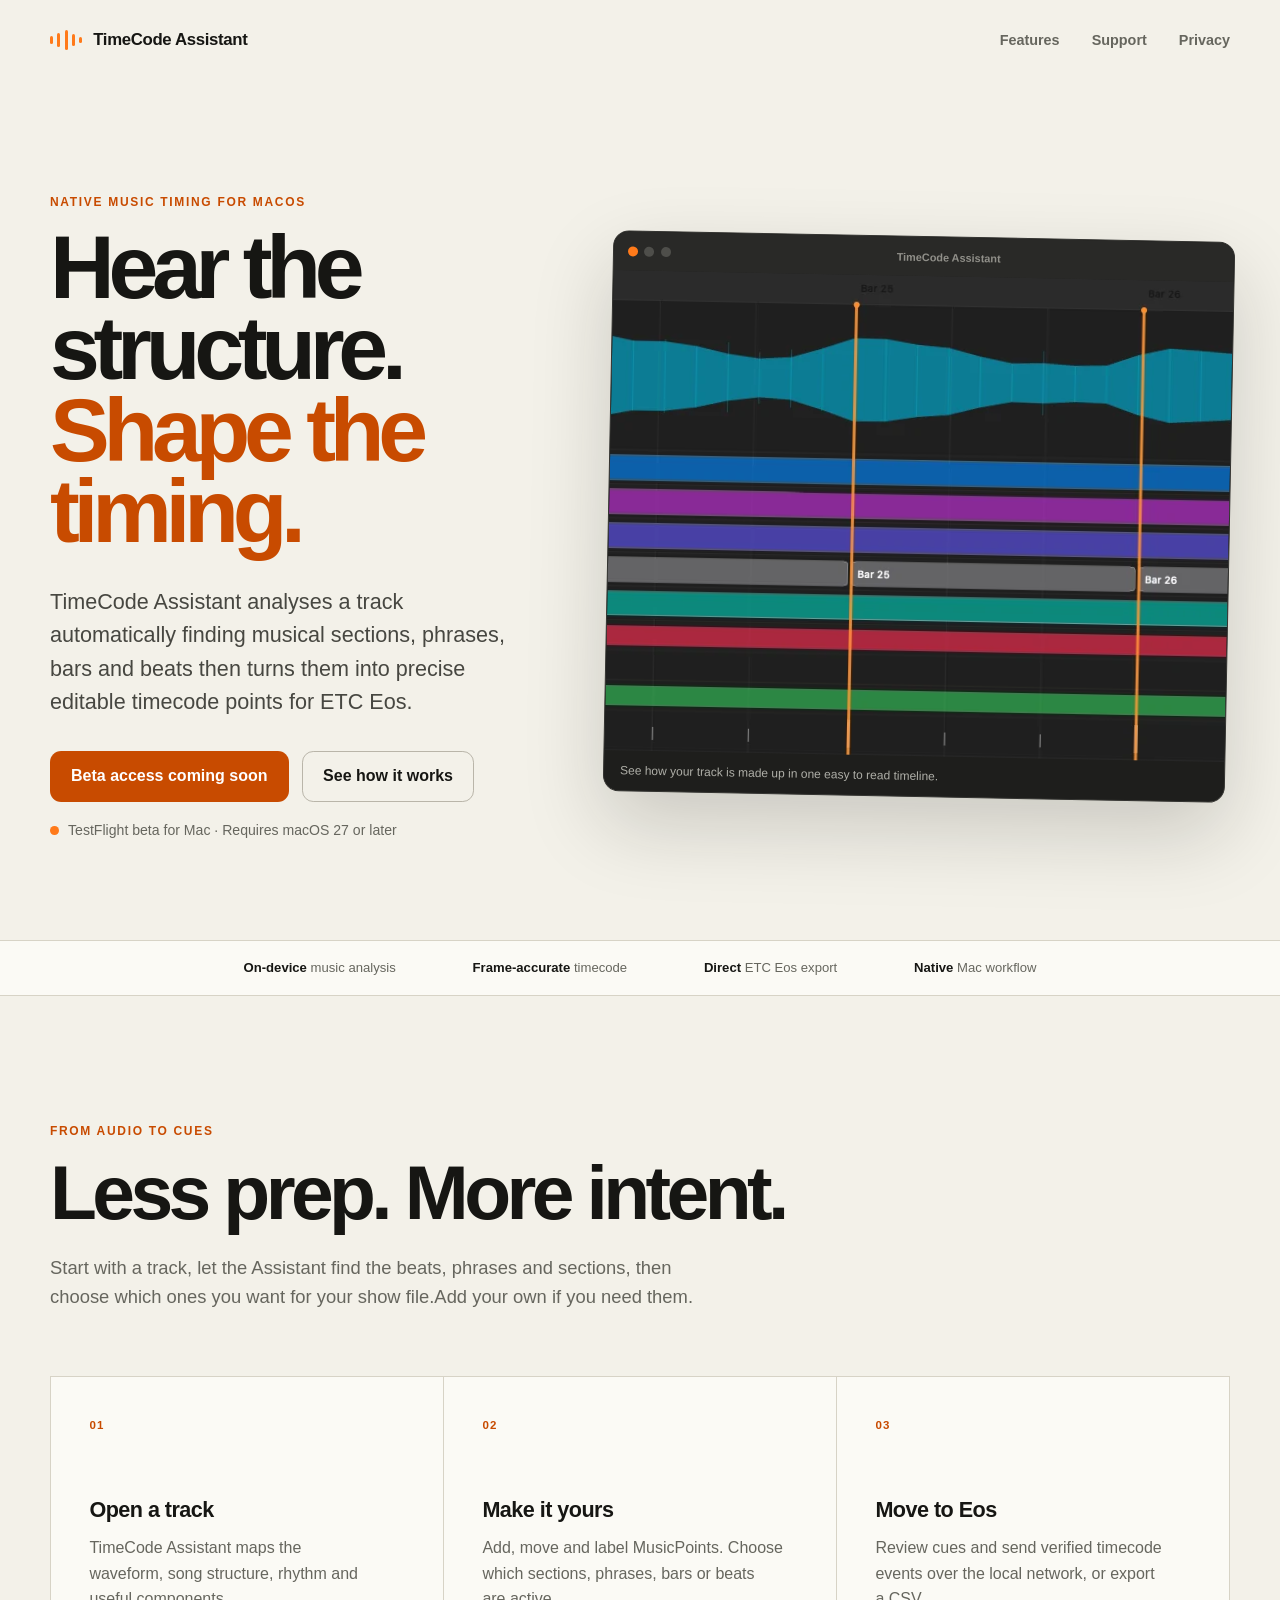
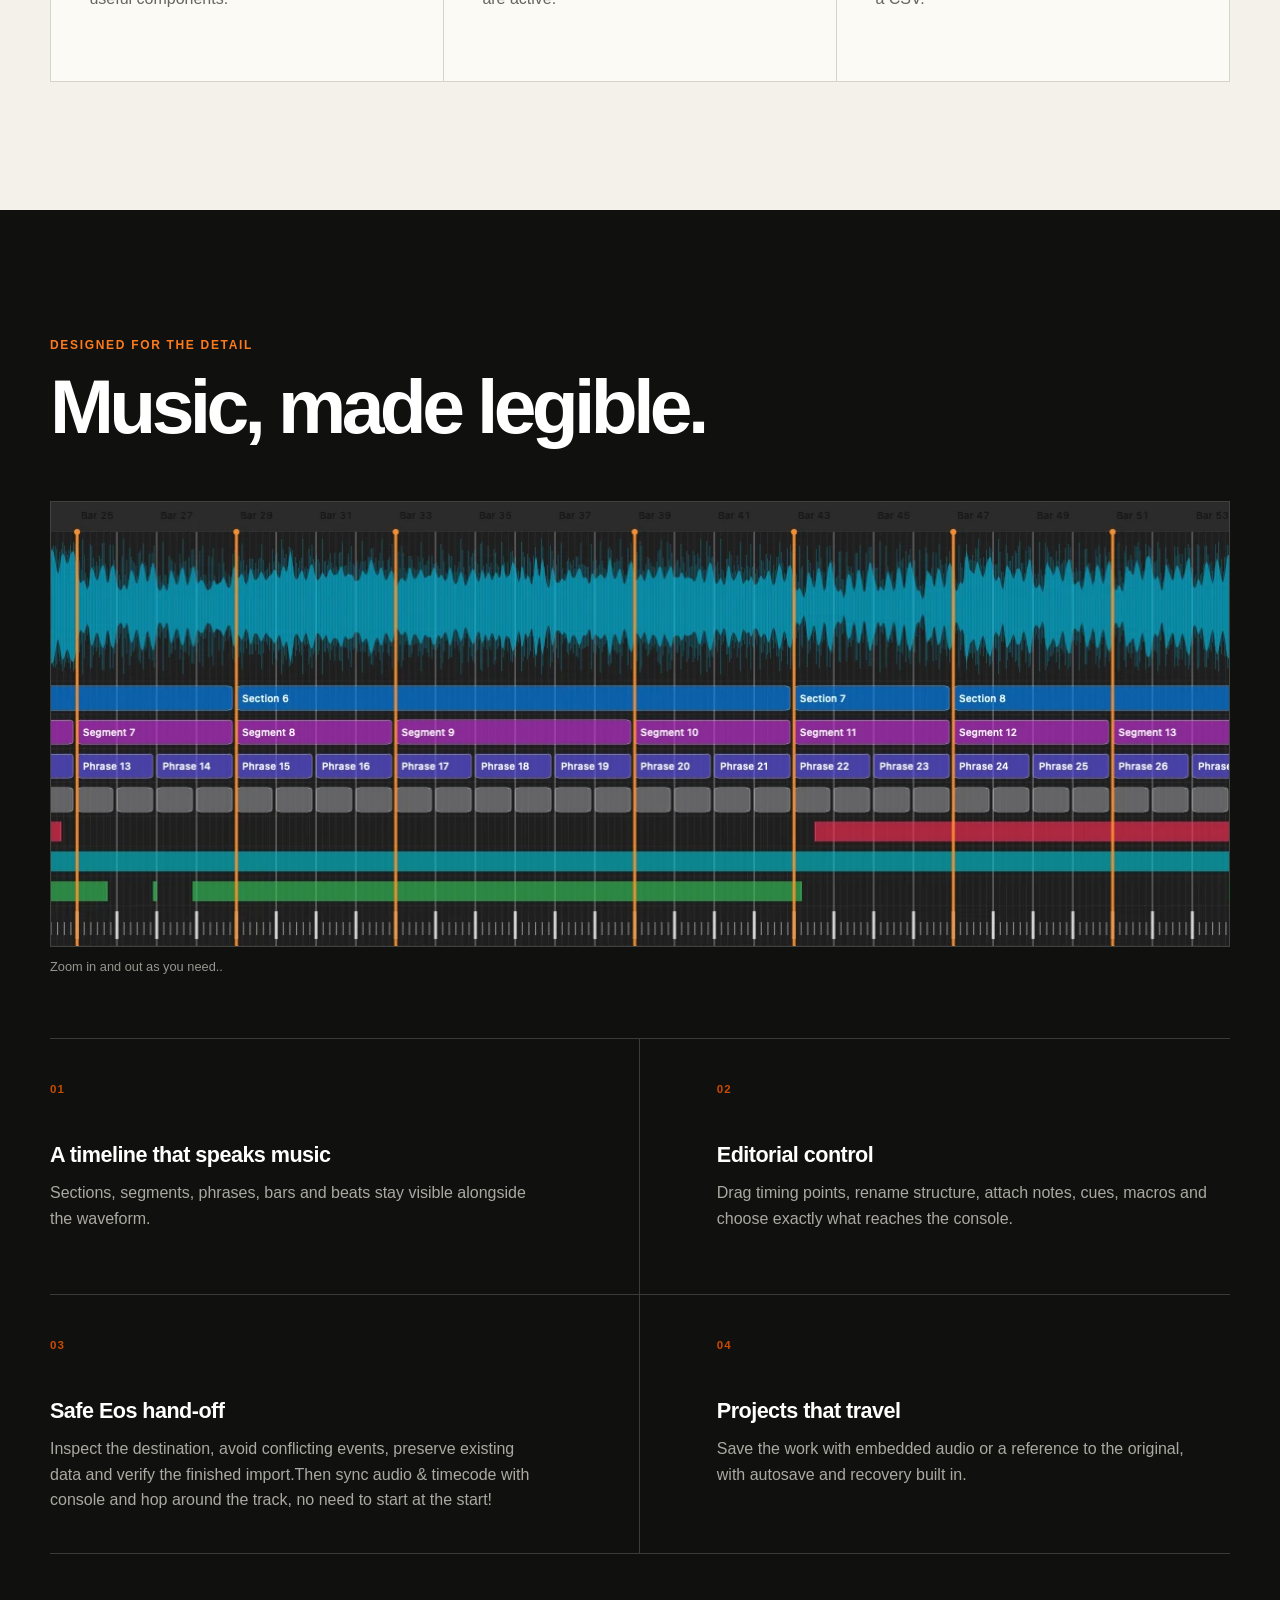
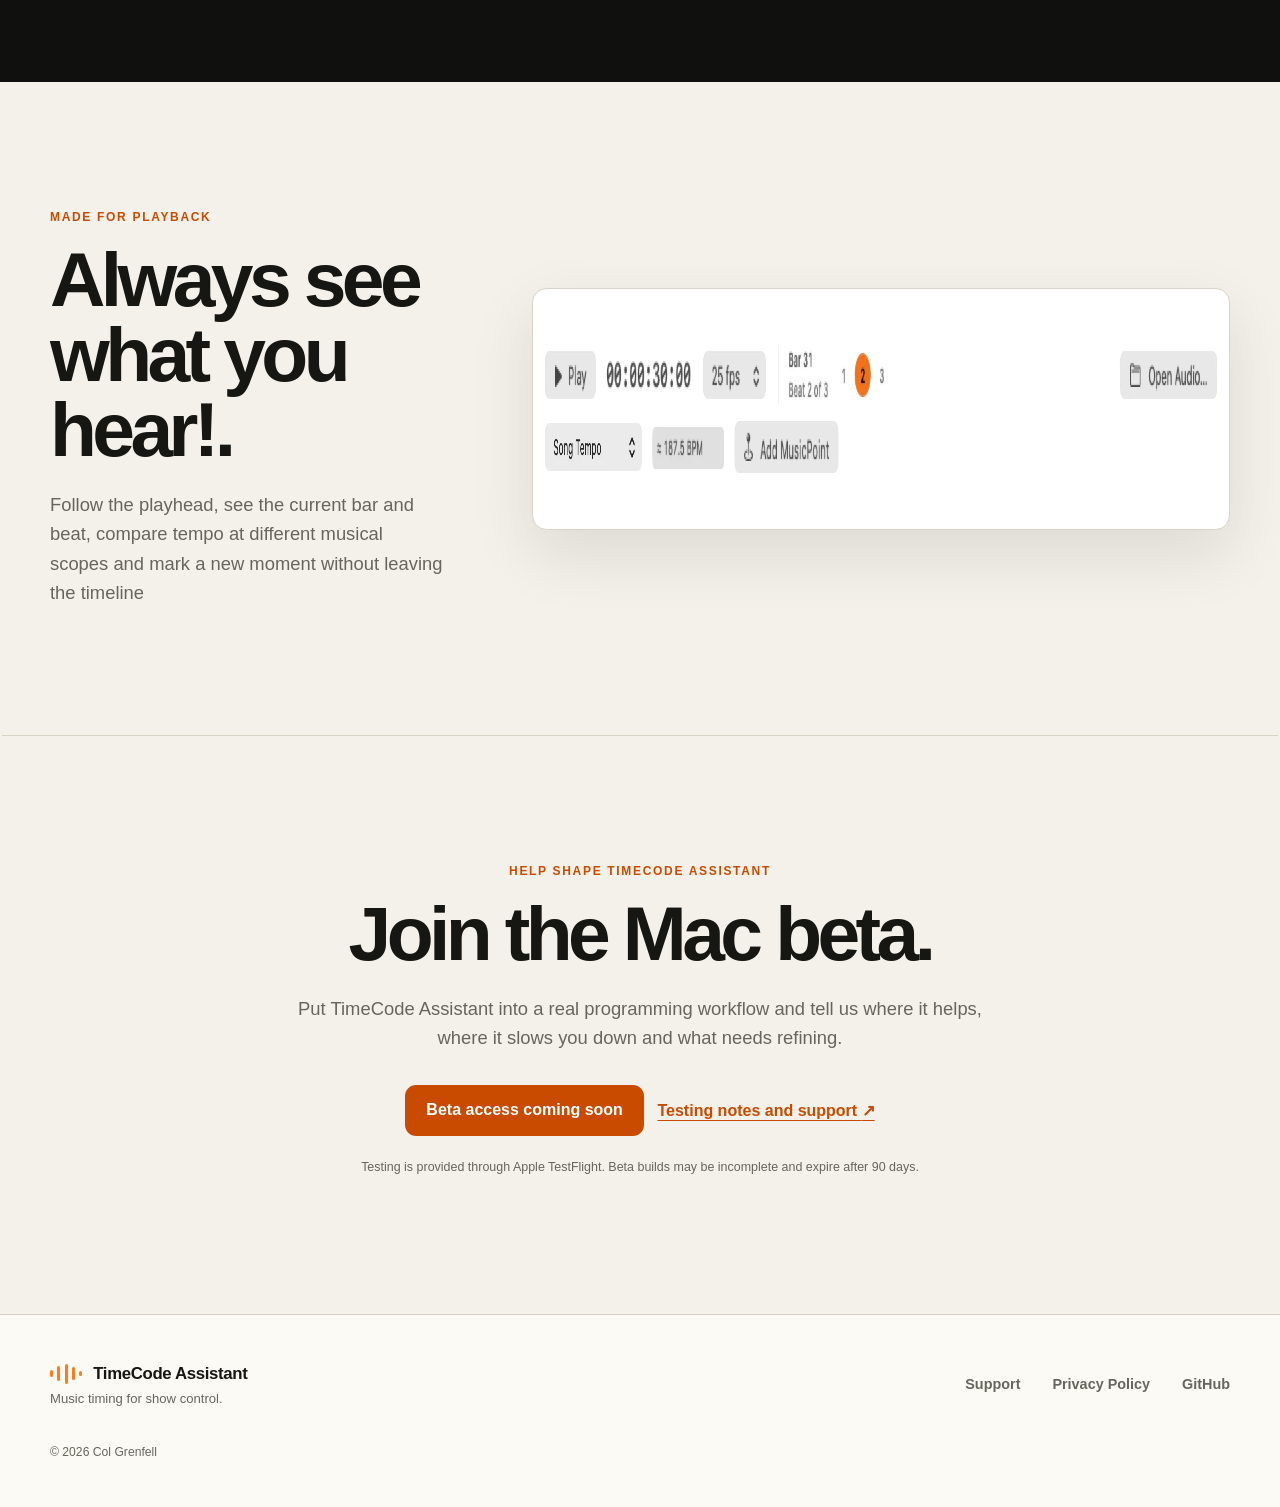
==== index.html @ d27b5a37 "Refine text content in index.html for clarity Updated various text descriptions for clarity and prec" ====
<!doctype html>
<html lang="en-GB">
<head>
  <meta charset="utf-8">
  <meta name="viewport" content="width=device-width, initial-scale=1">
  <meta name="theme-color" content="#10100f">
  <meta name="description" content="TimeCode Assistant turns music into precise, editable show-control timing for ETC Eos.">
  <meta property="og:title" content="TimeCode Assistant for Mac">
  <meta property="og:description" content="Hear the structure. Shape the timing. Send it to Eos.">
  <meta property="og:type" content="website">
  <title>TimeCode Assistant — Music to show control</title>
  <link rel="icon" href="assets/icon.svg" type="image/svg+xml">
  <link rel="stylesheet" href="styles.css">
  <script src="site-config.js" defer></script>
  <script src="site.js" defer></script>
</head>
<body>
  <a class="skip-link" href="#main">Skip to content</a>
  <header class="site-header">
    <a class="brand" href="./" aria-label="TimeCode Assistant home">
      <span class="brand-mark" aria-hidden="true"><i></i><i></i><i></i><i></i><i></i></span>
      <span>TimeCode Assistant</span>
    </a>
    <nav aria-label="Main navigation">
      <a href="#features">Features</a>
      <a href="support.html">Support</a>
      <a href="privacy.html">Privacy</a>
    </nav>
  </header>

  <main id="main">
    <section class="hero section-shell">
      <div class="hero-copy">
        <p class="eyebrow">Native music timing for macOS</p>
        <h1>Hear the structure.<br><span>Shape the timing.</span></h1>
        <p class="hero-intro">TimeCode Assistant analyses a track automatically finding musical sections, phrases, bars and beats then turns them into precise editable timecode points for ETC Eos.</p>
        <div class="actions">
          <a class="button primary" data-testflight-link href="#beta" aria-describedby="beta-status">Beta access coming soon</a>
          <a class="button secondary" href="#how-it-works">See how it works</a>
        </div>
        <p class="availability" id="beta-status"><span aria-hidden="true"></span> TestFlight beta for Mac · Requires macOS 27 or later</p>
      </div>

      <figure class="hero-product">
        <div class="window-bar" aria-hidden="true"><span></span><span></span><span></span><b>TimeCode Assistant</b></div>
        <img src="assets/timeline-detail.webp" width="2048" height="480" alt="TimeCode Assistant timeline showing a waveform with section, segment, phrase, bar, signature and activity lanes">
        <figcaption>See how your track is made up in one easy to read timeline.</figcaption>
      </figure>
    </section>

    <section class="proof-strip" aria-label="Key capabilities">
      <p><strong>On-device</strong> music analysis</p>
      <p><strong>Frame-accurate</strong> timecode</p>
      <p><strong>Direct</strong> ETC Eos export</p>
      <p><strong>Native</strong> Mac workflow</p>
    </section>

    <section class="section-shell story" id="how-it-works">
      <div class="section-heading">
        <p class="eyebrow">From audio to cues</p>
        <h2>Less prep. More intent.</h2>
        <p>Start with a track, let the Assistant find the beats, phrases and sections, then choose which ones you want for your show file.Add your own if you need them.</p>
      </div>
      <ol class="steps">
        <li>
          <span>01</span>
          <h3>Open a track</h3>
          <p>TimeCode Assistant maps the waveform, song structure, rhythm and useful components.</p>
        </li>
        <li>
          <span>02</span>
          <h3>Make it yours</h3>
          <p>Add, move and label MusicPoints. Choose which sections, phrases, bars or beats are active.</p>
        </li>
        <li>
          <span>03</span>
          <h3>Move to Eos</h3>
          <p>Review cues and send verified timecode events over the local network, or export a CSV.</p>
        </li>
      </ol>
    </section>

    <section class="dark-panel" id="features">
      <div class="section-shell">
        <div class="section-heading light">
          <p class="eyebrow">Designed for the detail</p>
          <h2>Music, made legible.</h2>
        </div>
        <figure class="wide-shot">
          <img src="assets/timeline-overview.webp" width="3063" height="446" alt="Full-song TimeCode Assistant overview with a cyan waveform and colour-coded musical regions; only Section and Segment MusicPoints are active">
          <figcaption>Zoom in and out as you need..</figcaption>
        </figure>
        <div class="feature-grid">
          <article>
            <span class="feature-number">01</span>
            <h3>A timeline that speaks music</h3>
            <p>Sections, segments, phrases, bars and beats stay visible alongside the waveform.</p>
          </article>
          <article>
            <span class="feature-number">02</span>
            <h3>Editorial control</h3>
            <p>Drag timing points, rename structure, attach notes, cues, macros and choose exactly what reaches the console.</p>
          </article>
          <article>
            <span class="feature-number">03</span>
            <h3>Safe Eos hand-off</h3>
            <p>Inspect the destination, avoid conflicting events, preserve existing data and verify the finished import.Then sync audio & timecode with console and hop around the track, no need to start at the start!</p>
          </article>
          <article>
            <span class="feature-number">04</span>
            <h3>Projects that travel</h3>
            <p>Save the work with embedded audio or a reference to the original, with autosave and recovery built in.</p>
          </article>
        </div>
      </div>
    </section>

    <section class="section-shell control-detail">
      <div class="control-copy">
        <p class="eyebrow">Made for playback</p>
        <h2>Always see what you hear!.</h2>
        <p>Follow the playhead, see the current bar and beat, compare tempo at different musical scopes and mark a new moment without leaving the timeline</p>
      </div>
      <figure class="transport-shot">
        <img src="assets/transport.webp" width="1900" height="240" alt="TimeCode Assistant transport with playback, timecode, frame-rate, bar and beat, tempo and Add MusicPoint controls">
      </figure>
    </section>

    <section class="beta-callout section-shell" id="beta">
      <p class="eyebrow">Help shape TimeCode Assistant</p>
      <h2>Join the Mac beta.</h2>
      <p>Put TimeCode Assistant into a real programming workflow and tell us where it helps, where it slows you down and what needs refining.</p>
      <div class="actions centred">
        <a class="button primary" data-testflight-link href="https://testflight.apple.com/">Beta access coming soon</a>
        <a class="text-link" href="support.html">Testing notes and support <span aria-hidden="true">↗</span></a>
      </div>
      <p class="fine-print">Testing is provided through Apple TestFlight. Beta builds may be incomplete and expire after 90 days.</p>
    </section>
  </main>

  <footer>
    <div class="footer-inner">
      <div>
        <a class="brand" href="./"><span class="brand-mark" aria-hidden="true"><i></i><i></i><i></i><i></i><i></i></span><span>TimeCode Assistant</span></a>
        <p>Music timing for show control.</p>
      </div>
      <nav aria-label="Footer navigation">
        <a href="support.html">Support</a>
        <a href="privacy.html">Privacy Policy</a>
        <a href="https://github.com/ColGren/timecoder-beta">GitHub</a>
      </nav>
      <p class="copyright">© <span data-current-year>2026</span> Col Grenfell</p>
    </div>
  </footer>
</body>
</html>
---- styles.css ----
:root {
  color-scheme: light;
  --ink: #161613;
  --muted: #66665e;
  --paper: #f3f1e9;
  --surface: #fbfaf5;
  --line: #d7d3c6;
  --night: #10100f;
  --night-soft: #20201e;
  --orange: #ff7a1a;
  --orange-dark: #c84b00;
  --cyan: #16bad7;
  --max: 1180px;
  --gutter: clamp(1.25rem, 4vw, 3rem);
}

* { box-sizing: border-box; }

html { scroll-behavior: smooth; }

body {
  margin: 0;
  color: var(--ink);
  background: var(--paper);
  font-family: -apple-system, BlinkMacSystemFont, "SF Pro Display", "Helvetica Neue", Arial, sans-serif;
  -webkit-font-smoothing: antialiased;
}

img { display: block; max-width: 100%; }

a { color: inherit; }

.skip-link {
  position: fixed;
  z-index: 100;
  top: .75rem;
  left: .75rem;
  padding: .75rem 1rem;
  color: #fff;
  background: var(--night);
  transform: translateY(-160%);
}

.skip-link:focus { transform: translateY(0); }

.site-header {
  width: min(100%, calc(var(--max) + (var(--gutter) * 2)));
  min-height: 5rem;
  margin: 0 auto;
  padding: 1rem var(--gutter);
  display: flex;
  align-items: center;
  justify-content: space-between;
  gap: 2rem;
}

.brand {
  display: inline-flex;
  align-items: center;
  gap: .7rem;
  color: var(--ink);
  font-size: 1.05rem;
  font-weight: 750;
  letter-spacing: -.02em;
  text-decoration: none;
}

.brand-mark {
  width: 2rem;
  height: 1.25rem;
  display: inline-flex;
  align-items: center;
  justify-content: space-between;
}

.brand-mark i { width: 3px; border-radius: 2px; background: var(--orange); }
.brand-mark i:nth-child(1) { height: 36%; }
.brand-mark i:nth-child(2) { height: 74%; }
.brand-mark i:nth-child(3) { height: 100%; }
.brand-mark i:nth-child(4) { height: 62%; }
.brand-mark i:nth-child(5) { height: 28%; }

.site-header nav,
footer nav { display: flex; align-items: center; gap: clamp(1rem, 3vw, 2rem); }

.site-header nav a,
footer nav a {
  color: var(--muted);
  font-size: .9rem;
  font-weight: 620;
  text-decoration: none;
}

.site-header nav a:hover,
.site-header nav a:focus-visible,
footer nav a:hover,
footer nav a:focus-visible,
.site-header nav a[aria-current="page"] { color: var(--orange-dark); }

.section-shell {
  width: min(100%, calc(var(--max) + (var(--gutter) * 2)));
  margin-inline: auto;
  padding-inline: var(--gutter);
}

.hero {
  min-height: min(780px, calc(100svh - 5rem));
  padding-top: clamp(4rem, 9vw, 8rem);
  padding-bottom: clamp(4rem, 8vw, 7rem);
  display: grid;
  grid-template-columns: minmax(0, .86fr) minmax(420px, 1.14fr);
  align-items: center;
  gap: clamp(3rem, 7vw, 6.5rem);
}

.eyebrow {
  margin: 0 0 1.1rem;
  color: var(--orange-dark);
  font-size: .75rem;
  font-weight: 800;
  letter-spacing: .14em;
  text-transform: uppercase;
}

h1, h2, h3, p { text-wrap: pretty; }

h1 {
  margin: 0;
  font-size: clamp(3.25rem, 7vw, 6.8rem);
  line-height: .91;
  letter-spacing: -.07em;
}

h1 span { color: var(--orange-dark); }

.hero-intro {
  max-width: 40rem;
  margin: 2rem 0 0;
  color: #474741;
  font-size: clamp(1.08rem, 1.8vw, 1.35rem);
  line-height: 1.55;
}

.actions { margin-top: 2rem; display: flex; align-items: center; flex-wrap: wrap; gap: .85rem; }
.actions.centred { justify-content: center; }

.button {
  min-height: 3.2rem;
  padding: .85rem 1.25rem;
  display: inline-flex;
  align-items: center;
  justify-content: center;
  border: 1px solid transparent;
  border-radius: .7rem;
  font-weight: 720;
  text-decoration: none;
  transition: transform 160ms ease, background-color 160ms ease, border-color 160ms ease;
}

.button:hover { transform: translateY(-2px); }
.button:focus-visible, .text-link:focus-visible, summary:focus-visible, a:focus-visible { outline: 3px solid var(--cyan); outline-offset: 3px; }
.button.primary { color: #fff; background: var(--orange-dark); }
.button.primary:hover { background: #a83f00; }
.button.secondary { border-color: #b9b5a9; background: transparent; }
.button.secondary:hover { border-color: var(--ink); }

.availability { margin: 1.25rem 0 0; color: var(--muted); font-size: .88rem; }
.availability span { width: .55rem; height: .55rem; margin-right: .35rem; display: inline-block; border-radius: 50%; background: var(--orange); }

.hero-product {
  margin: 0;
  overflow: hidden;
  border: 1px solid #343431;
  border-radius: 1rem;
  background: #1e1e1c;
  box-shadow: 0 2rem 5rem rgba(21, 21, 18, .18);
  transform: rotate(1.1deg);
}

.window-bar {
  height: 2.45rem;
  padding: 0 .85rem;
  display: flex;
  align-items: center;
  gap: .42rem;
  color: #908f89;
  background: #292927;
  font-size: .68rem;
}

.window-bar span { width: .62rem; height: .62rem; border-radius: 50%; background: #4e4e4a; }
.window-bar span:first-child { background: var(--orange); }
.window-bar b { margin-left: auto; margin-right: auto; font-weight: 600; }
.hero-product img { width: 100%; min-height: 210px; object-fit: cover; object-position: center; }
.hero-product figcaption { padding: .8rem 1rem; color: #afafa8; font-size: .75rem; }

.proof-strip {
  padding: 1.2rem var(--gutter);
  display: flex;
  justify-content: center;
  flex-wrap: wrap;
  gap: .8rem clamp(2rem, 6vw, 5rem);
  border-block: 1px solid var(--line);
  color: var(--muted);
  background: var(--surface);
  font-size: .82rem;
}

.proof-strip p { margin: 0; }
.proof-strip strong { color: var(--ink); }

.story { padding-top: clamp(5rem, 10vw, 9rem); padding-bottom: clamp(5rem, 10vw, 9rem); }
.section-heading { max-width: 49rem; }
.section-heading h1,
.section-heading h2,
.control-copy h2,
.beta-callout h2,
.legal-page h1 {
  margin: 0;
  font-size: clamp(2.7rem, 6vw, 5.5rem);
  line-height: .98;
  letter-spacing: -.06em;
}

.section-heading > p:last-child,
.control-copy > p:last-child {
  max-width: 42rem;
  margin: 1.4rem 0 0;
  color: var(--muted);
  font-size: 1.15rem;
  line-height: 1.6;
}

.steps {
  margin: 4rem 0 0;
  padding: 0;
  display: grid;
  grid-template-columns: repeat(3, 1fr);
  gap: 1px;
  list-style: none;
  background: var(--line);
  border: 1px solid var(--line);
}

.steps li { min-height: 19rem; padding: clamp(1.5rem, 3vw, 2.4rem); background: var(--surface); }
.steps li > span, .feature-number { color: var(--orange-dark); font-size: .72rem; font-weight: 800; letter-spacing: .1em; }
.steps h3, .feature-grid h3, .support-card h2 { margin: 4rem 0 .75rem; font-size: 1.35rem; letter-spacing: -.025em; }
.steps p, .feature-grid p, .support-card p { margin: 0; color: var(--muted); line-height: 1.6; }

.dark-panel { padding: clamp(5rem, 10vw, 9rem) 0; color: #f4f2e9; background: var(--night); }
.section-heading.light .eyebrow { color: var(--orange); }
.section-heading.light h2 { color: #fff; }

.wide-shot { margin: 3.5rem 0 0; }
.wide-shot img { width: 100%; min-height: 230px; object-fit: cover; border: 1px solid #41413e; }
.wide-shot figcaption { margin-top: .8rem; color: #96968f; font-size: .8rem; }

.feature-grid { margin-top: 4rem; display: grid; grid-template-columns: repeat(2, 1fr); border-top: 1px solid #3b3b38; }
.feature-grid article { min-height: 16rem; padding: 2.5rem 0; border-bottom: 1px solid #3b3b38; }
.feature-grid article:nth-child(odd) { padding-right: clamp(2rem, 6vw, 6rem); border-right: 1px solid #3b3b38; }
.feature-grid article:nth-child(even) { padding-left: clamp(2rem, 6vw, 6rem); }
.feature-grid h3 { margin-top: 2.8rem; color: #fff; }
.feature-grid p { max-width: 31rem; color: #aaa9a1; }

.control-detail { padding-top: clamp(5rem, 10vw, 9rem); padding-bottom: clamp(5rem, 10vw, 9rem); display: grid; grid-template-columns: .72fr 1.28fr; align-items: center; gap: clamp(3rem, 7vw, 7rem); }
.transport-shot { margin: 0; overflow: hidden; border: 1px solid var(--line); border-radius: .9rem; background: #fff; box-shadow: 0 1.5rem 4rem rgba(20, 20, 17, .1); }
.transport-shot img { width: 100%; }

.beta-callout { padding-top: clamp(5rem, 10vw, 8rem); padding-bottom: clamp(5rem, 10vw, 8rem); text-align: center; border-top: 1px solid var(--line); }
.beta-callout .eyebrow { text-align: center; }
.beta-callout > p:not(.eyebrow, .fine-print) { max-width: 43rem; margin: 1.4rem auto 0; color: var(--muted); font-size: 1.15rem; line-height: 1.6; }
.text-link { color: var(--orange-dark); font-weight: 720; text-underline-offset: .25em; }
.fine-print { margin-top: 1.5rem; color: var(--muted); font-size: .78rem; }

footer { border-top: 1px solid var(--line); background: var(--surface); }
.footer-inner { width: min(100%, calc(var(--max) + (var(--gutter) * 2))); min-height: 12rem; margin: 0 auto; padding: 2.5rem var(--gutter); display: grid; grid-template-columns: 1fr auto; align-items: center; gap: 1.5rem 3rem; }
.footer-inner > div p { margin: .45rem 0 0; color: var(--muted); font-size: .82rem; }
.copyright { margin: 0; color: var(--muted); font-size: .76rem; grid-column: 1 / -1; }

.legal-page, .support-page { padding-top: clamp(4rem, 8vw, 7rem); padding-bottom: clamp(5rem, 10vw, 9rem); }
.legal-page { max-width: 880px; }
.legal-page h1 { margin-bottom: 2rem; }
.legal-intro { margin: 0 0 4rem; color: #45453f; font-size: clamp(1.25rem, 2.6vw, 1.65rem); line-height: 1.55; }
.legal-page section { padding: 2rem 0; border-top: 1px solid var(--line); }
.legal-page h2 { margin: 0 0 .8rem; font-size: 1.25rem; }
.legal-page section p { margin: 0 0 .8rem; color: var(--muted); line-height: 1.7; }
.legal-page section p:last-child { margin-bottom: 0; }

.support-page > .section-heading { margin-bottom: 4rem; }
.support-grid { display: grid; grid-template-columns: repeat(2, 1fr); gap: 1rem; }
.support-card { min-height: 23rem; padding: clamp(1.75rem, 4vw, 3rem); display: flex; flex-direction: column; align-items: flex-start; border: 1px solid var(--line); background: var(--surface); }
.support-card.accent-card { color: #fff; border-color: var(--orange-dark); background: var(--orange-dark); }
.support-card .card-label { font-size: .72rem; font-weight: 800; letter-spacing: .1em; text-transform: uppercase; }
.support-card h2 { margin: 3rem 0 .8rem; font-size: 1.65rem; }
.support-card .text-link { margin-top: auto; padding-top: 2rem; }
.support-card.accent-card p { color: #ffe3d0; }
.support-card.accent-card .text-link { color: #fff; }

.requirements { margin: 5rem 0; padding: 3rem 0; display: grid; grid-template-columns: .7fr 1.3fr; gap: 3rem; border-block: 1px solid var(--line); }
.requirements h2, .faq h2 { margin: 0; font-size: clamp(2rem, 4vw, 3.5rem); letter-spacing: -.05em; }
.requirements ul { margin: 0; padding: 0; display: grid; gap: 0; list-style: none; }
.requirements li { padding: 1rem 0 1rem 2rem; position: relative; border-bottom: 1px solid var(--line); color: var(--muted); line-height: 1.5; }
.requirements li:first-child { padding-top: 0; }
.requirements li::before { content: ""; width: .55rem; height: .55rem; position: absolute; top: 1.45rem; left: 0; border-radius: 50%; background: var(--orange); }
.requirements li:first-child::before { top: .45rem; }

.faq { max-width: 840px; }
.section-heading.compact { margin-bottom: 2rem; }
.faq details { border-top: 1px solid var(--line); }
.faq details:last-child { border-bottom: 1px solid var(--line); }
.faq summary { padding: 1.4rem 2.5rem 1.4rem 0; position: relative; cursor: pointer; font-size: 1.05rem; font-weight: 720; list-style: none; }
.faq summary::-webkit-details-marker { display: none; }
.faq summary::after { content: "+"; position: absolute; right: .4rem; color: var(--orange-dark); font-size: 1.4rem; font-weight: 400; }
.faq details[open] summary::after { content: "−"; }
.faq details p { margin: -.25rem 0 1.5rem; padding-right: 3rem; color: var(--muted); line-height: 1.7; }

@media (max-width: 900px) {
  .hero { grid-template-columns: 1fr; min-height: auto; }
  .hero-copy { max-width: 720px; }
  .hero-product { transform: none; }
  .steps { grid-template-columns: 1fr; }
  .steps li { min-height: auto; }
  .steps h3 { margin-top: 2.5rem; }
  .control-detail { grid-template-columns: 1fr; }
  .control-copy { max-width: 650px; }
}

@media (max-width: 700px) {
  .site-header { min-height: 4.25rem; }
  .site-header nav a:first-child { display: none; }
  h1 { font-size: clamp(3.1rem, 16vw, 5rem); }
  .proof-strip { justify-content: flex-start; }
  .feature-grid, .support-grid, .requirements { grid-template-columns: 1fr; }
  .feature-grid article:nth-child(odd), .feature-grid article:nth-child(even) { padding-inline: 0; border-right: 0; }
  .requirements { gap: 2rem; }
  .footer-inner { grid-template-columns: 1fr; align-items: start; }
  .footer-inner nav { flex-wrap: wrap; }
  .copyright { grid-column: auto; }
}

@media (max-width: 440px) {
  .site-header nav { gap: .8rem; }
  .site-header nav a { font-size: .78rem; }
  .button { width: 100%; }
  .actions .text-link { width: 100%; padding: .7rem 0; }
  .hero-product img { min-height: 180px; }
}

@media (prefers-reduced-motion: reduce) {
  html { scroll-behavior: auto; }
  *, *::before, *::after { transition-duration: .01ms !important; }
}

@media (prefers-contrast: more) {
  :root { --muted: #3e3e39; --line: #8b897f; }
  .button.secondary { border-color: currentColor; }
}
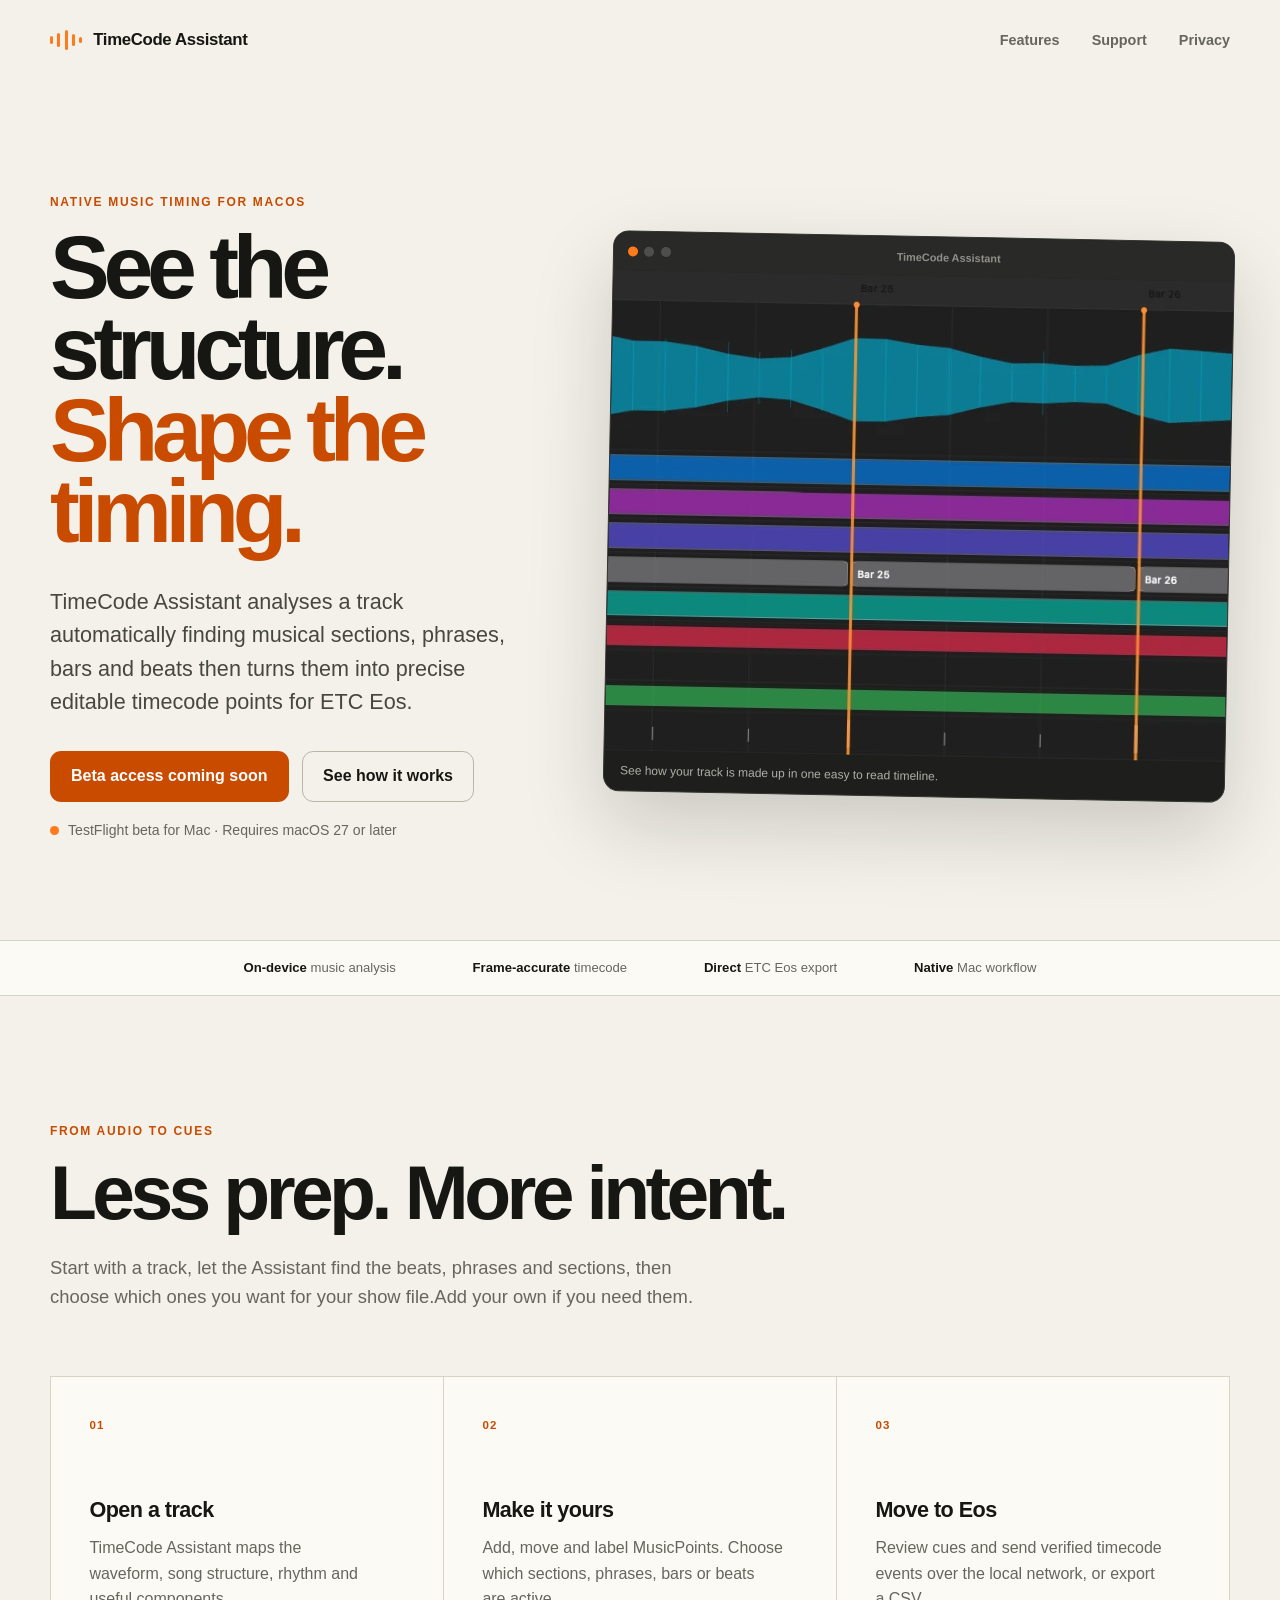
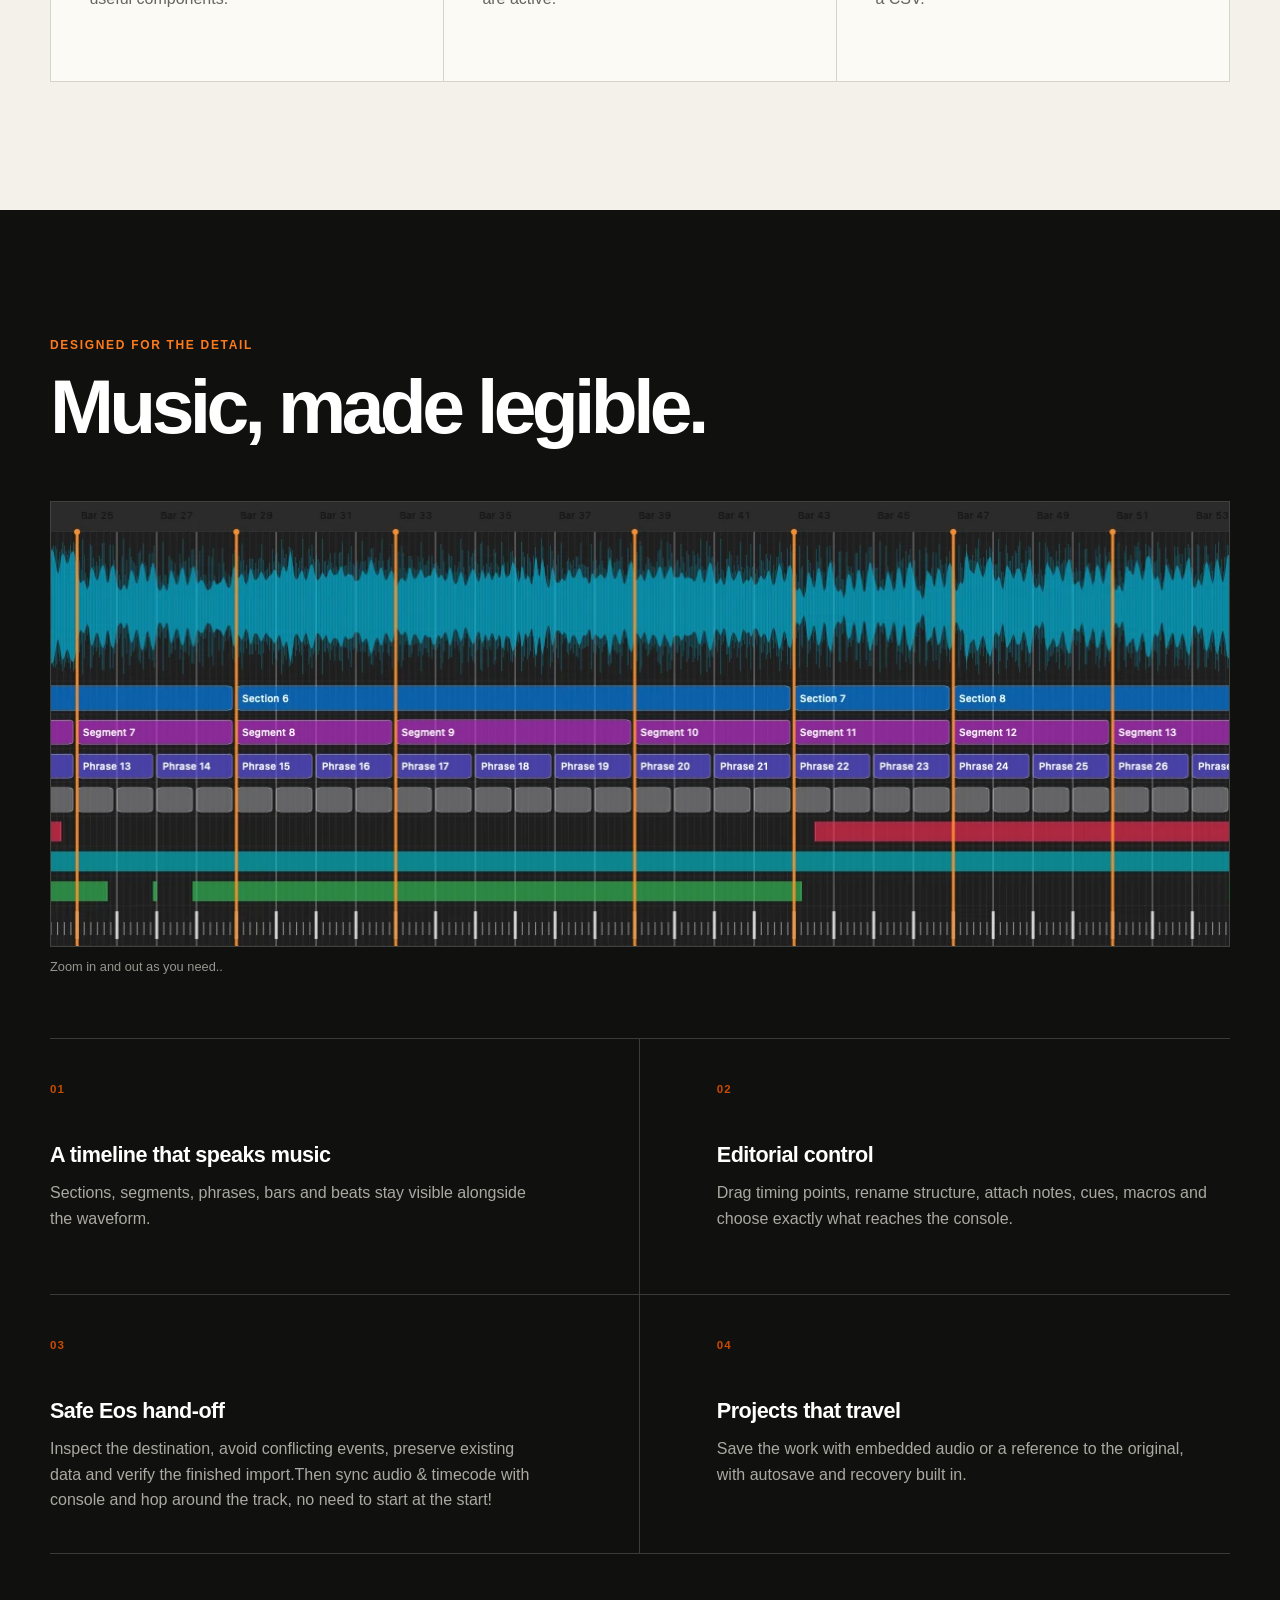
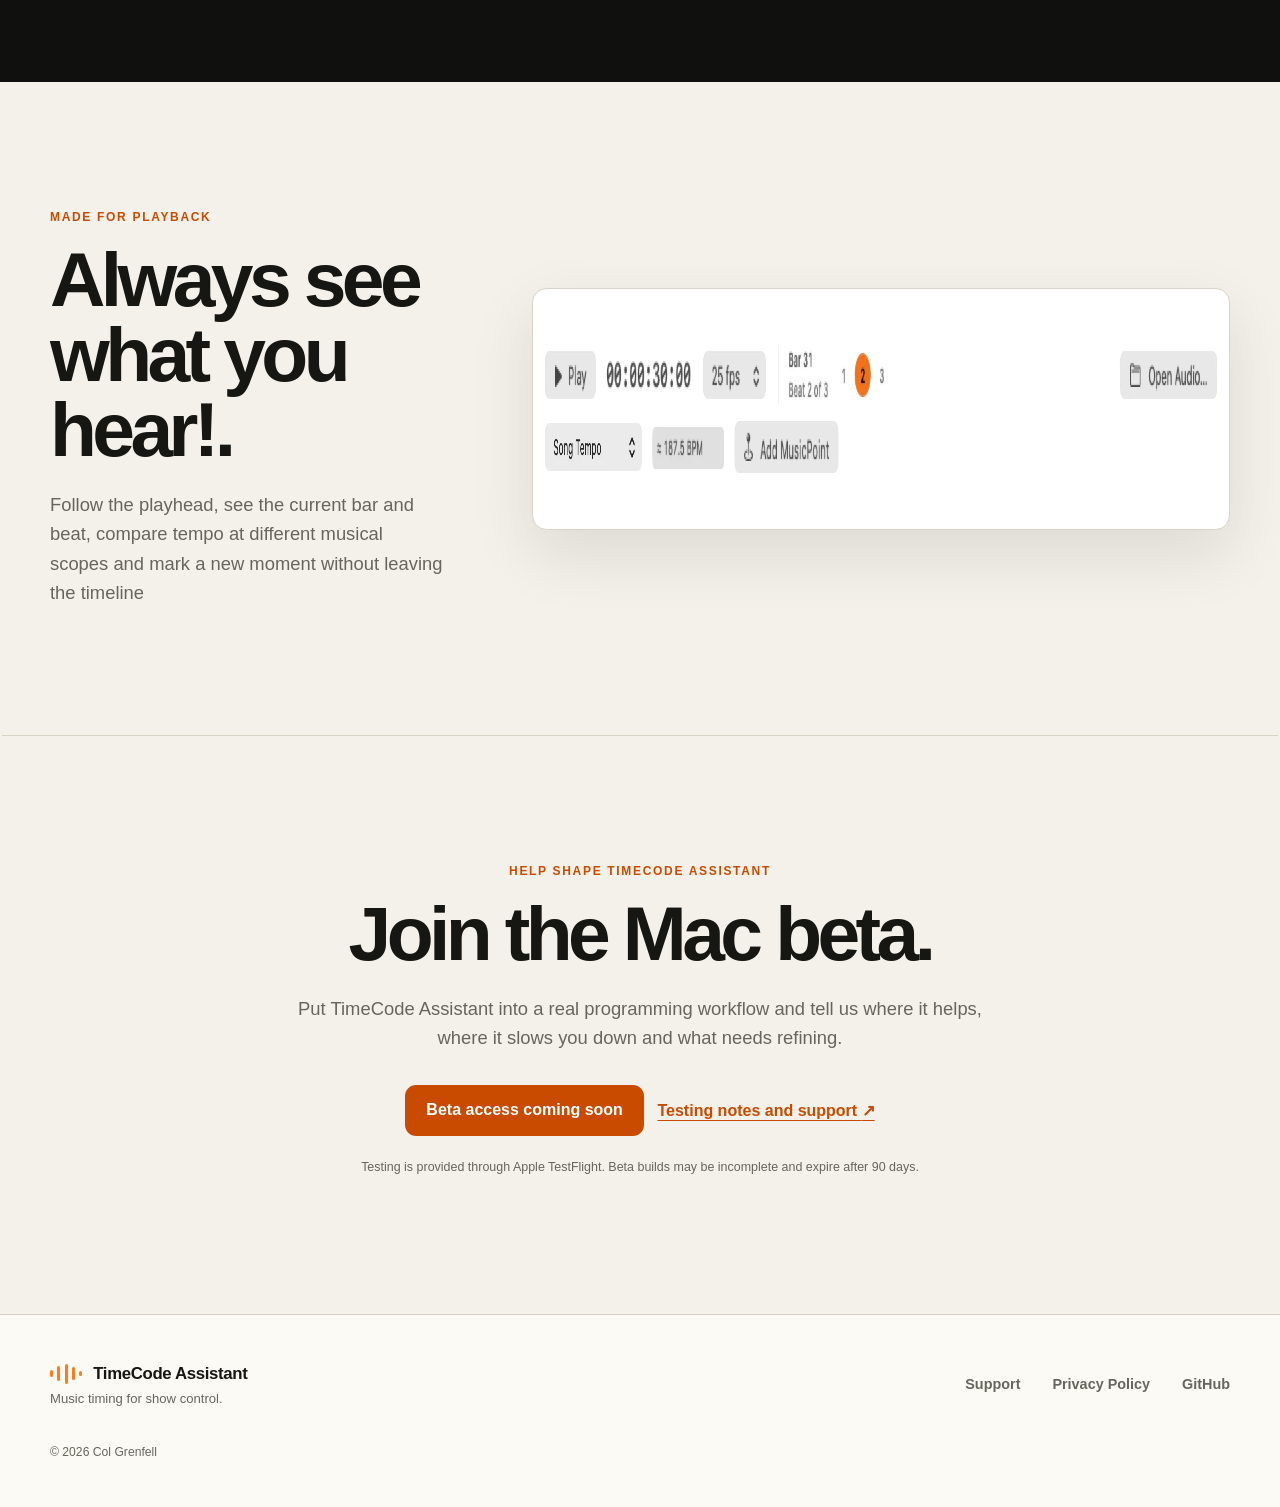
==== commit 965afb9b: "Update heading text in index.html" ====
--- a/index.html
+++ b/index.html
@@ -4,9 +4,9 @@
   <meta charset="utf-8">
   <meta name="viewport" content="width=device-width, initial-scale=1">
   <meta name="theme-color" content="#10100f">
-  <meta name="description" content="TimeCode Assistant turns music into precise, editable show-control timing for ETC Eos.">
+  <meta name="description" content="TimeCode Assistant turns music into precise, editable show-control timings for ETC Eos.">
   <meta property="og:title" content="TimeCode Assistant for Mac">
-  <meta property="og:description" content="Hear the structure. Shape the timing. Send it to Eos.">
+  <meta property="og:description" content="See the structure. Shape the timing. Send it to Eos.">
   <meta property="og:type" content="website">
   <title>TimeCode Assistant — Music to show control</title>
   <link rel="icon" href="assets/icon.svg" type="image/svg+xml">
@@ -32,7 +32,7 @@
     <section class="hero section-shell">
       <div class="hero-copy">
         <p class="eyebrow">Native music timing for macOS</p>
-        <h1>Hear the structure.<br><span>Shape the timing.</span></h1>
+        <h1>See the structure.<br><span>Shape the timing.</span></h1>
         <p class="hero-intro">TimeCode Assistant analyses a track automatically finding musical sections, phrases, bars and beats then turns them into precise editable timecode points for ETC Eos.</p>
         <div class="actions">
           <a class="button primary" data-testflight-link href="#beta" aria-describedby="beta-status">Beta access coming soon</a>
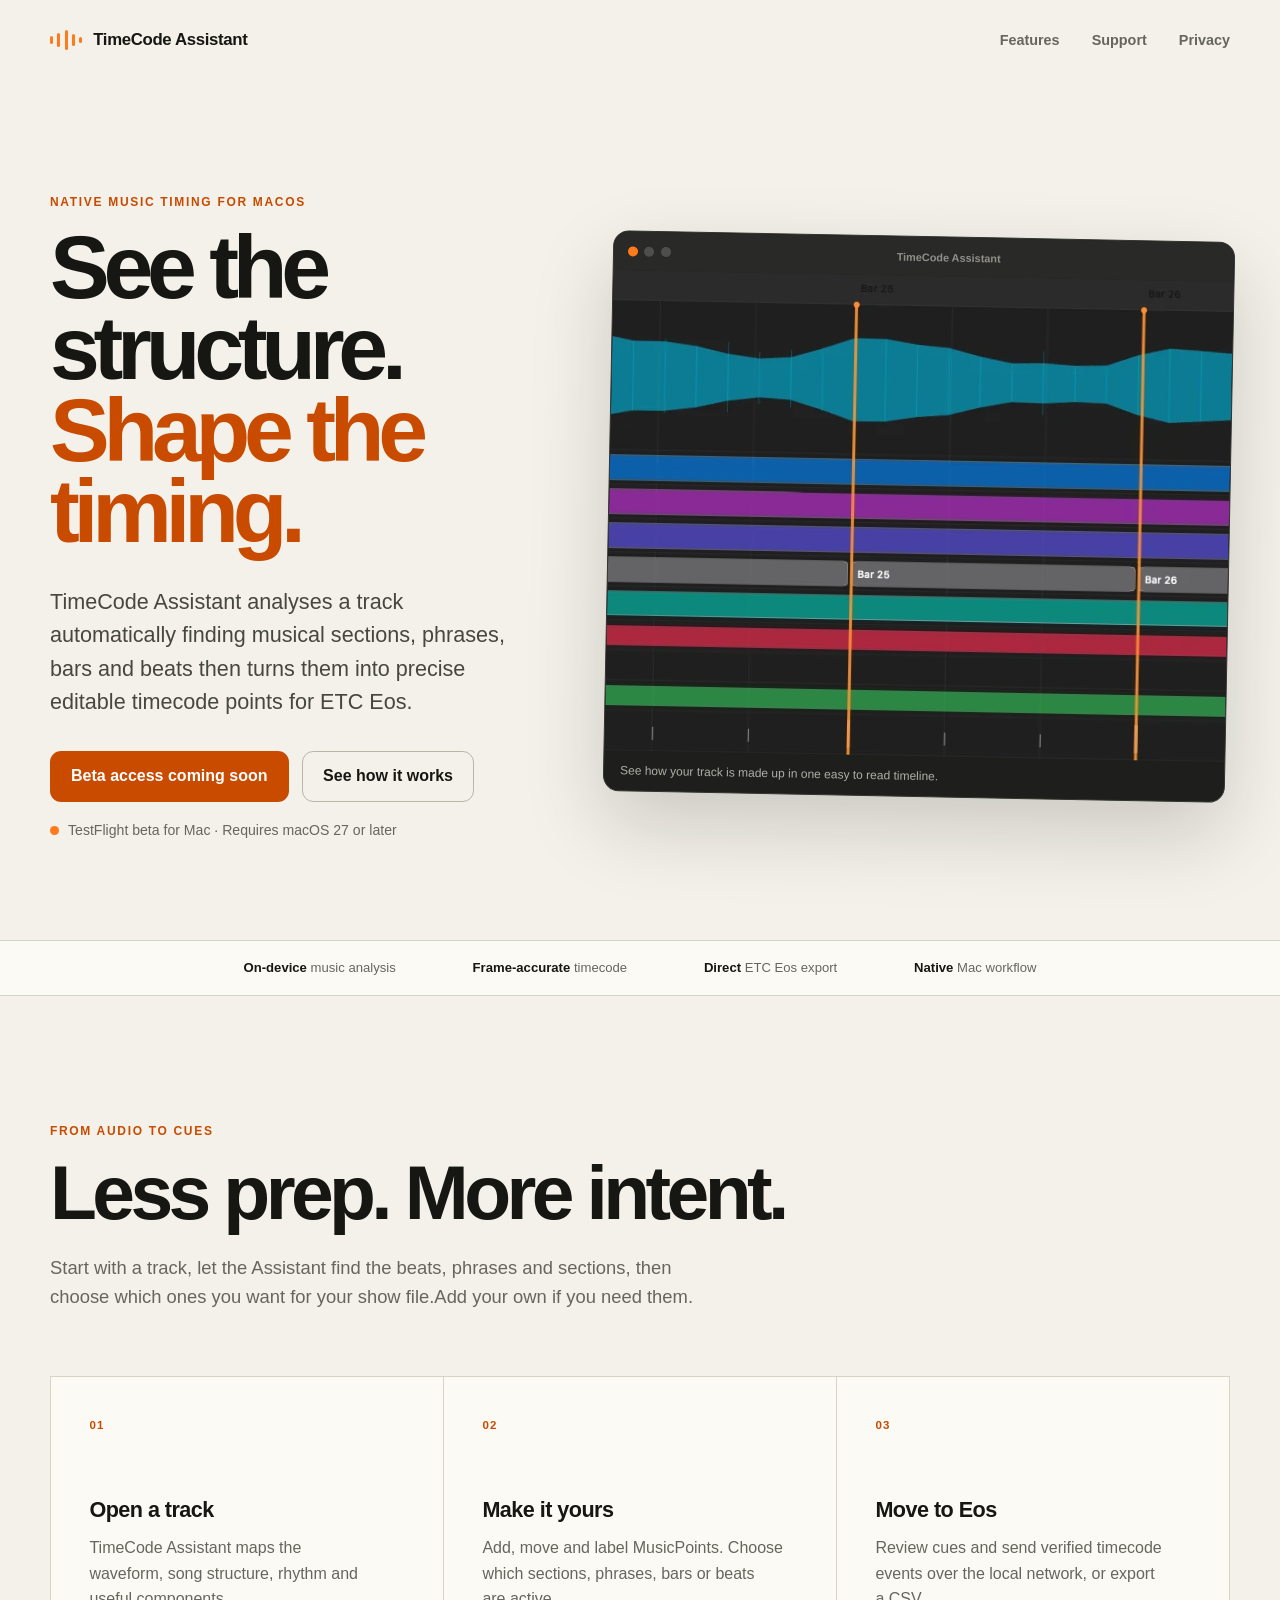
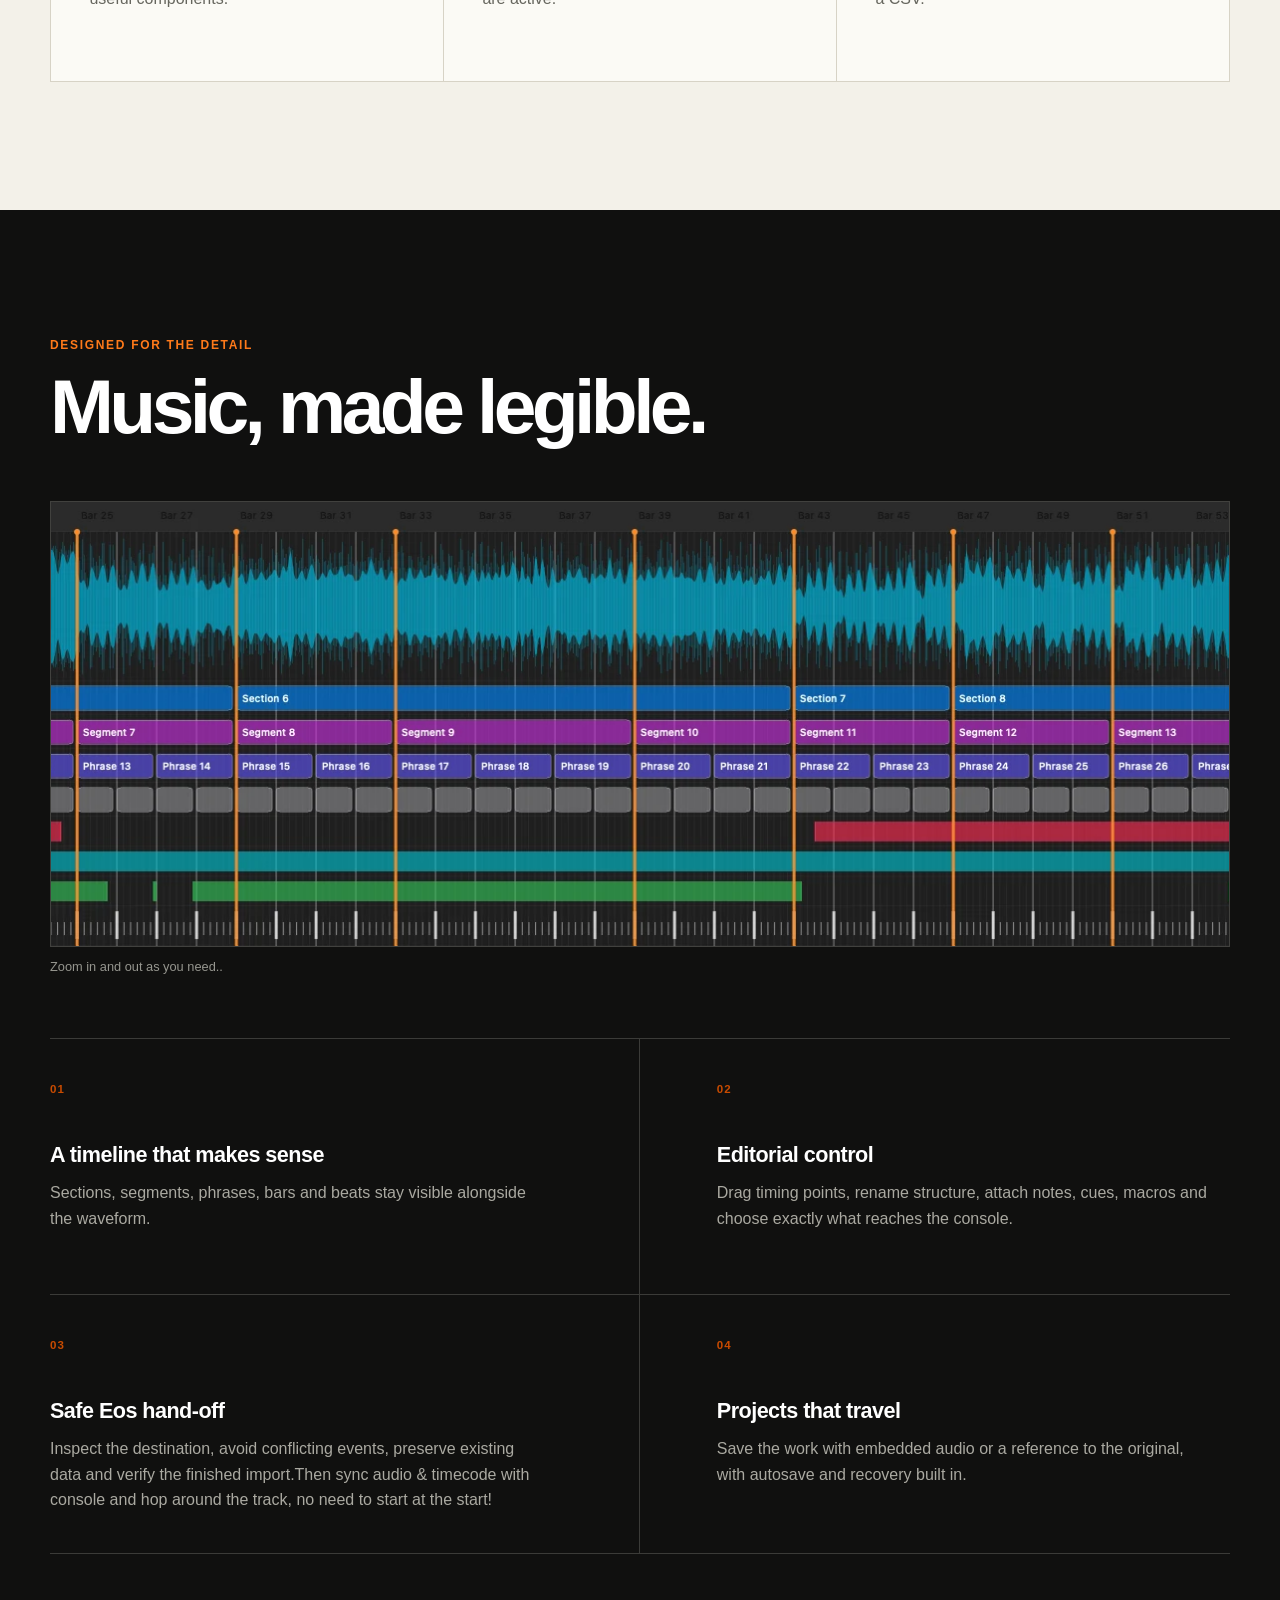
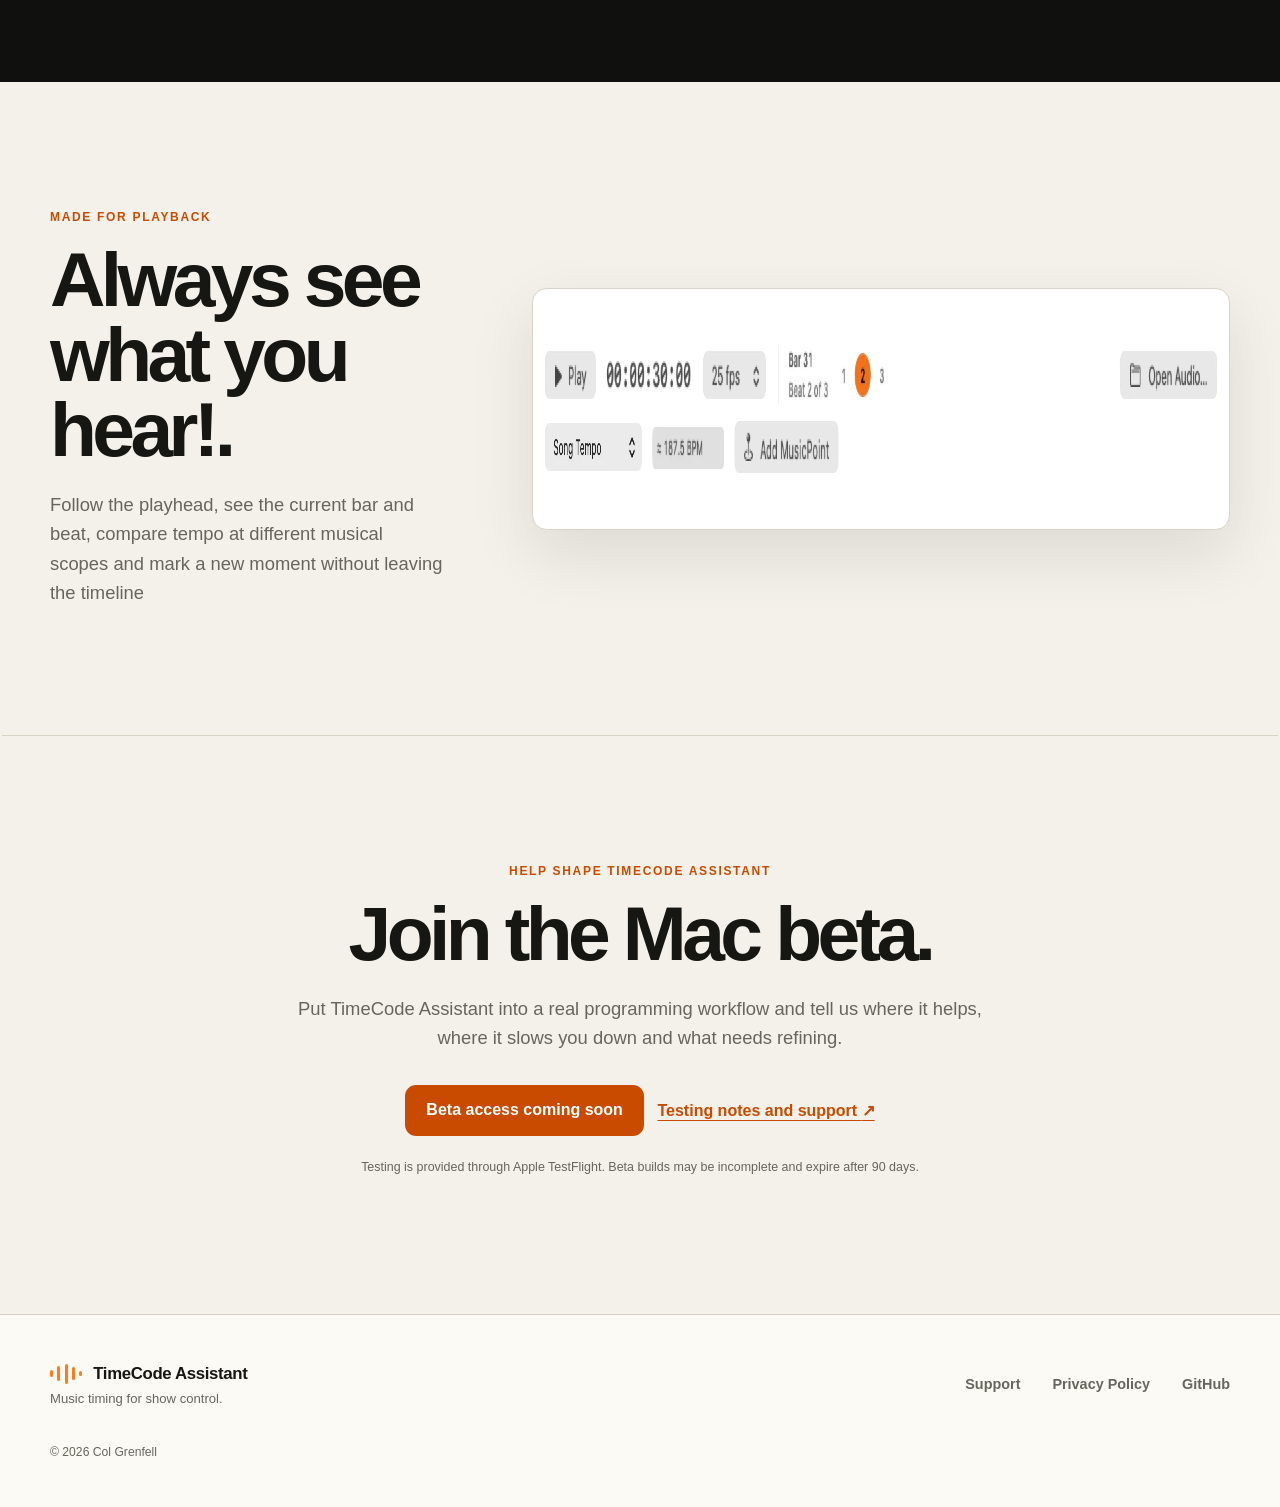
==== commit b2abf6bc: "Update feature title in index.html" ====
--- a/index.html
+++ b/index.html
@@ -93,7 +93,7 @@
         <div class="feature-grid">
           <article>
             <span class="feature-number">01</span>
-            <h3>A timeline that speaks music</h3>
+            <h3>A timeline that makes sense</h3>
             <p>Sections, segments, phrases, bars and beats stay visible alongside the waveform.</p>
           </article>
           <article>
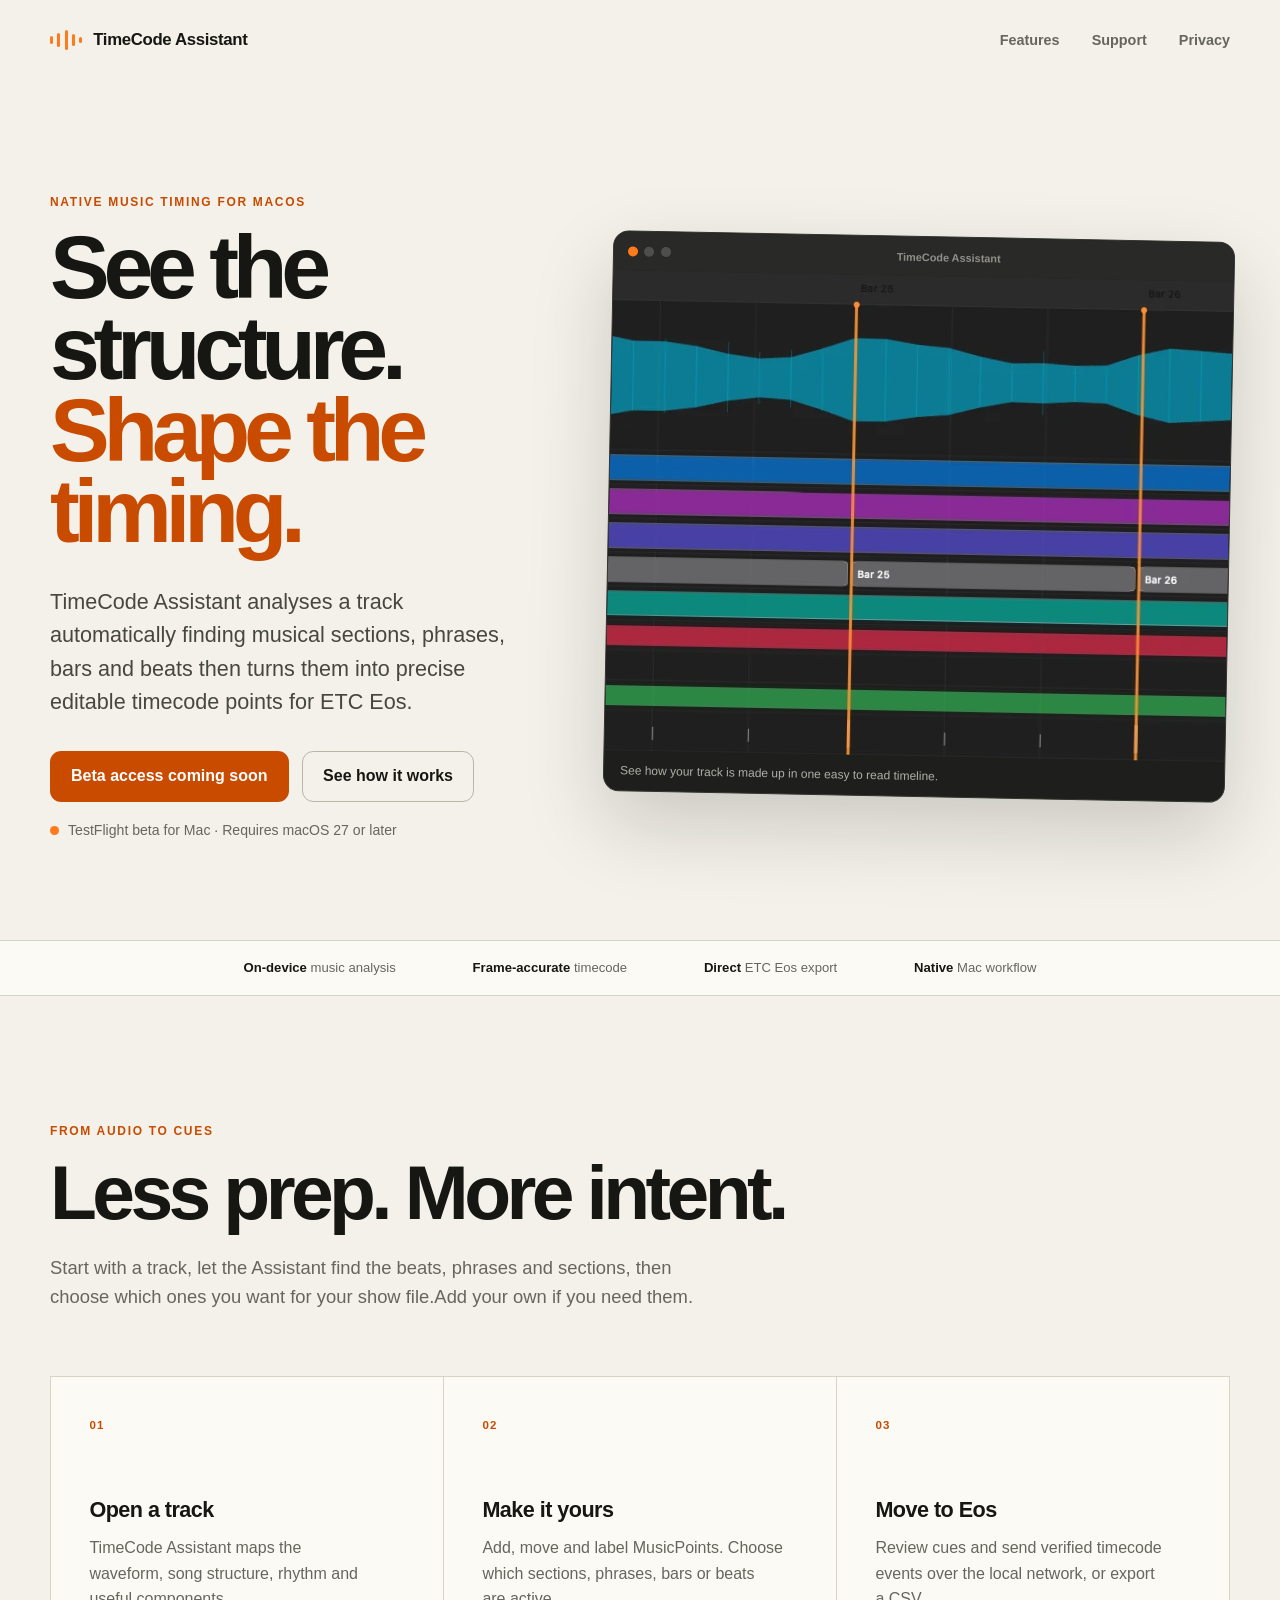
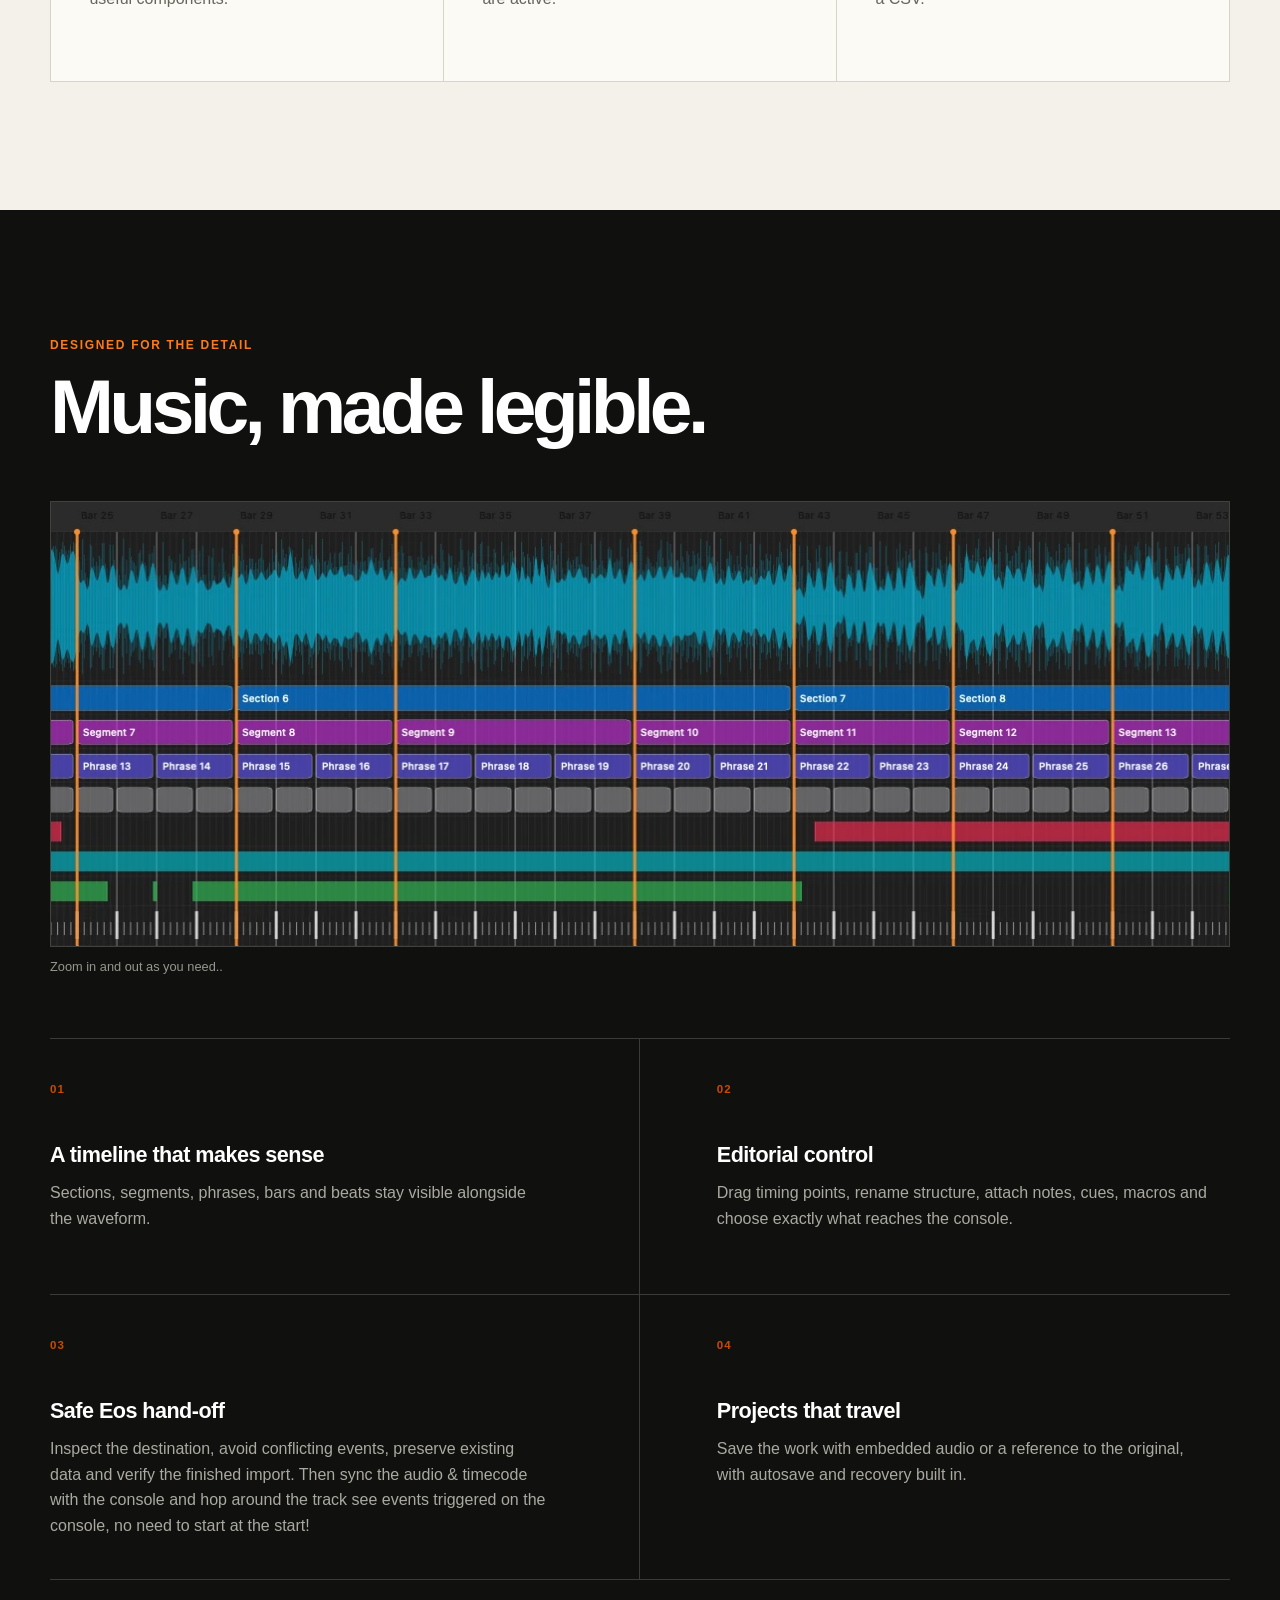
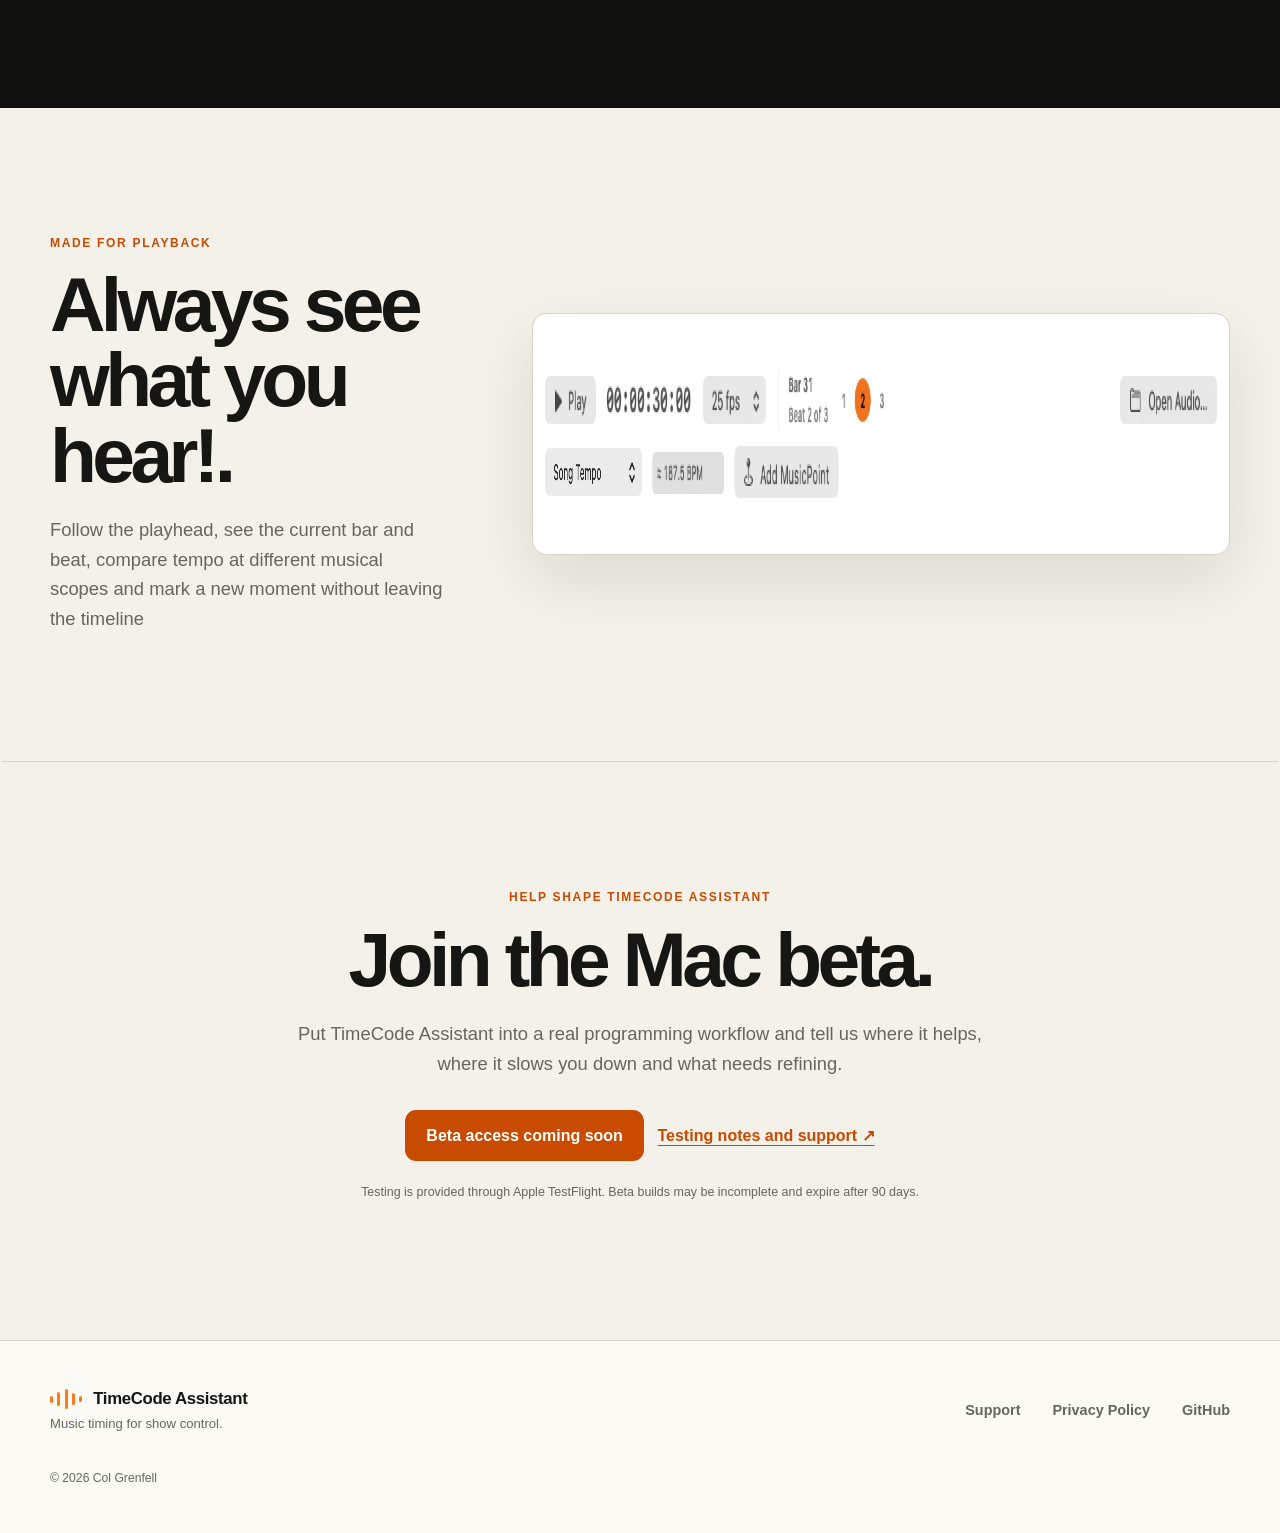
==== commit 29fcd1d7: "Update description for Safe Eos hand-off feature Corrected punctuation and improved clarity in the d" ====
--- a/index.html
+++ b/index.html
@@ -104,7 +104,7 @@
           <article>
             <span class="feature-number">03</span>
             <h3>Safe Eos hand-off</h3>
-            <p>Inspect the destination, avoid conflicting events, preserve existing data and verify the finished import.Then sync audio & timecode with console and hop around the track, no need to start at the start!</p>
+            <p>Inspect the destination, avoid conflicting events, preserve existing data and verify the finished import. Then sync the audio & timecode with the console and hop around the track see events triggered on the console, no need to start at the start!</p>
           </article>
           <article>
             <span class="feature-number">04</span>
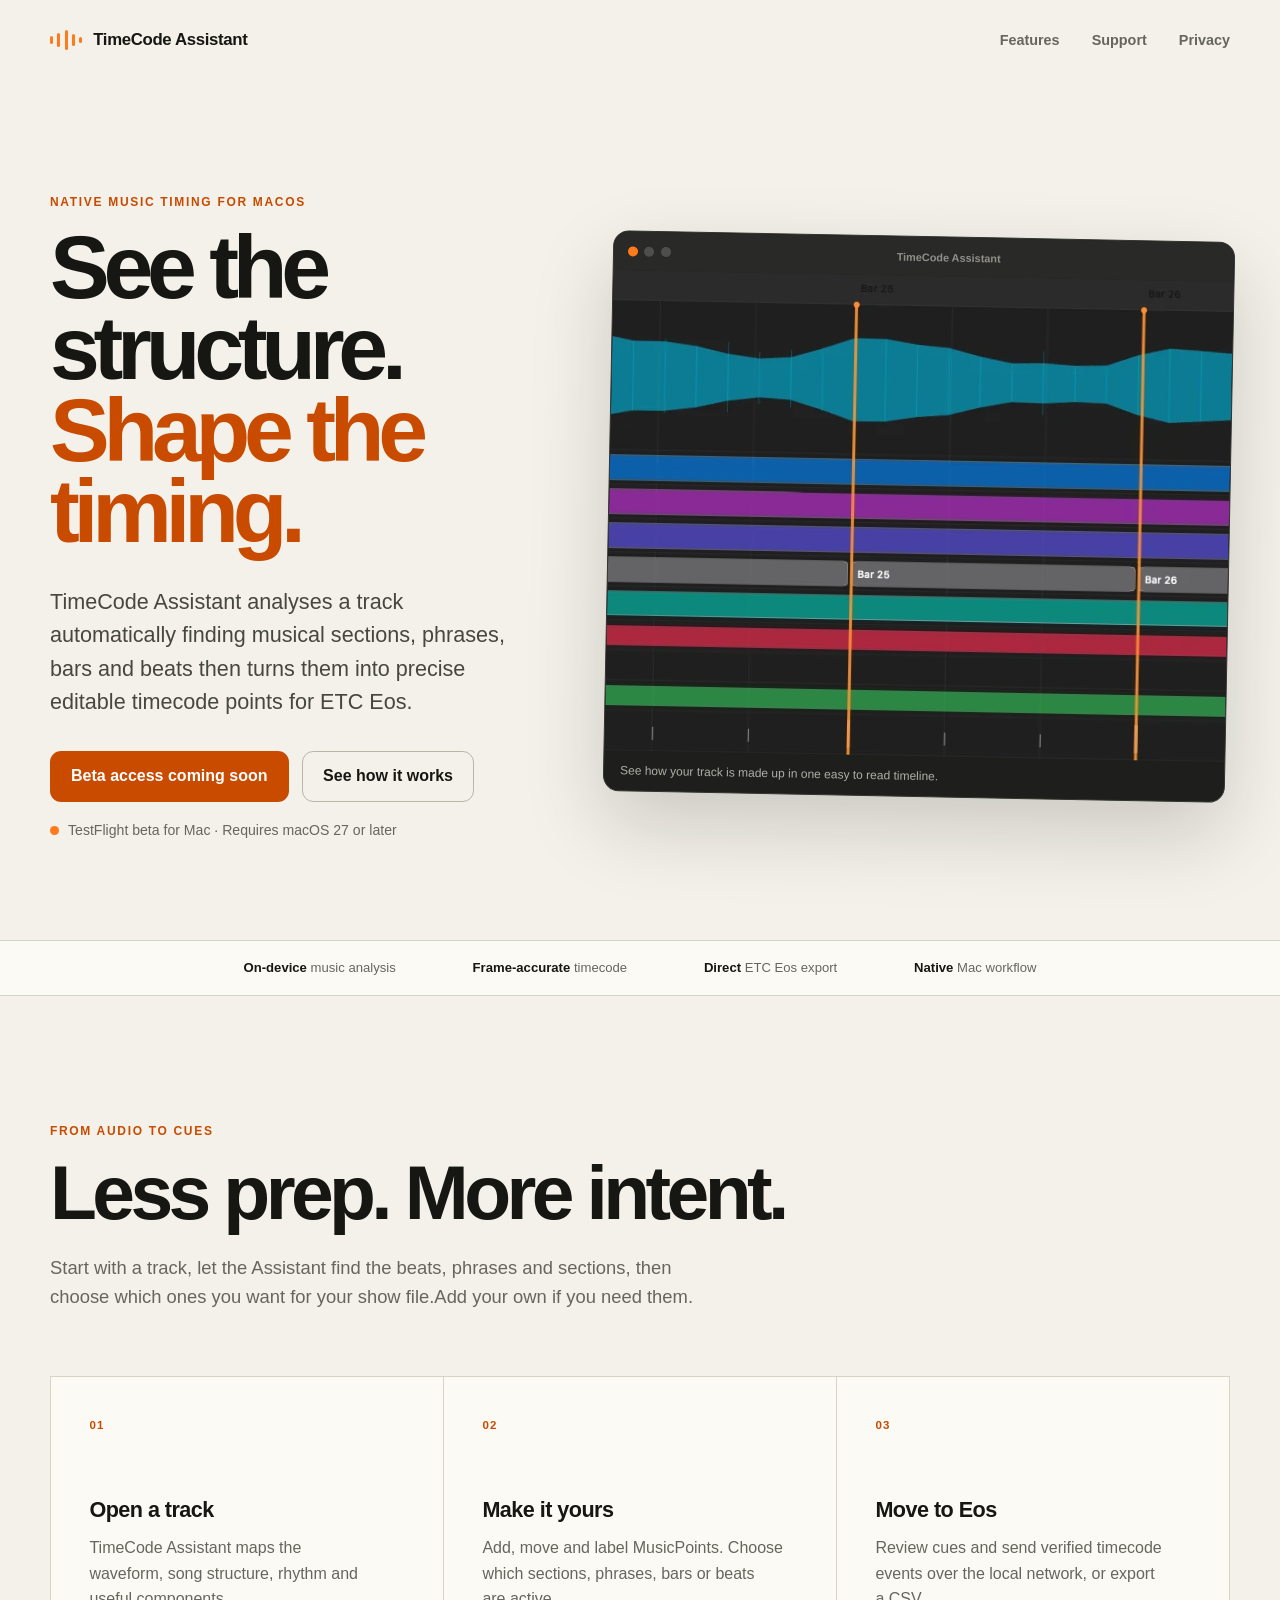
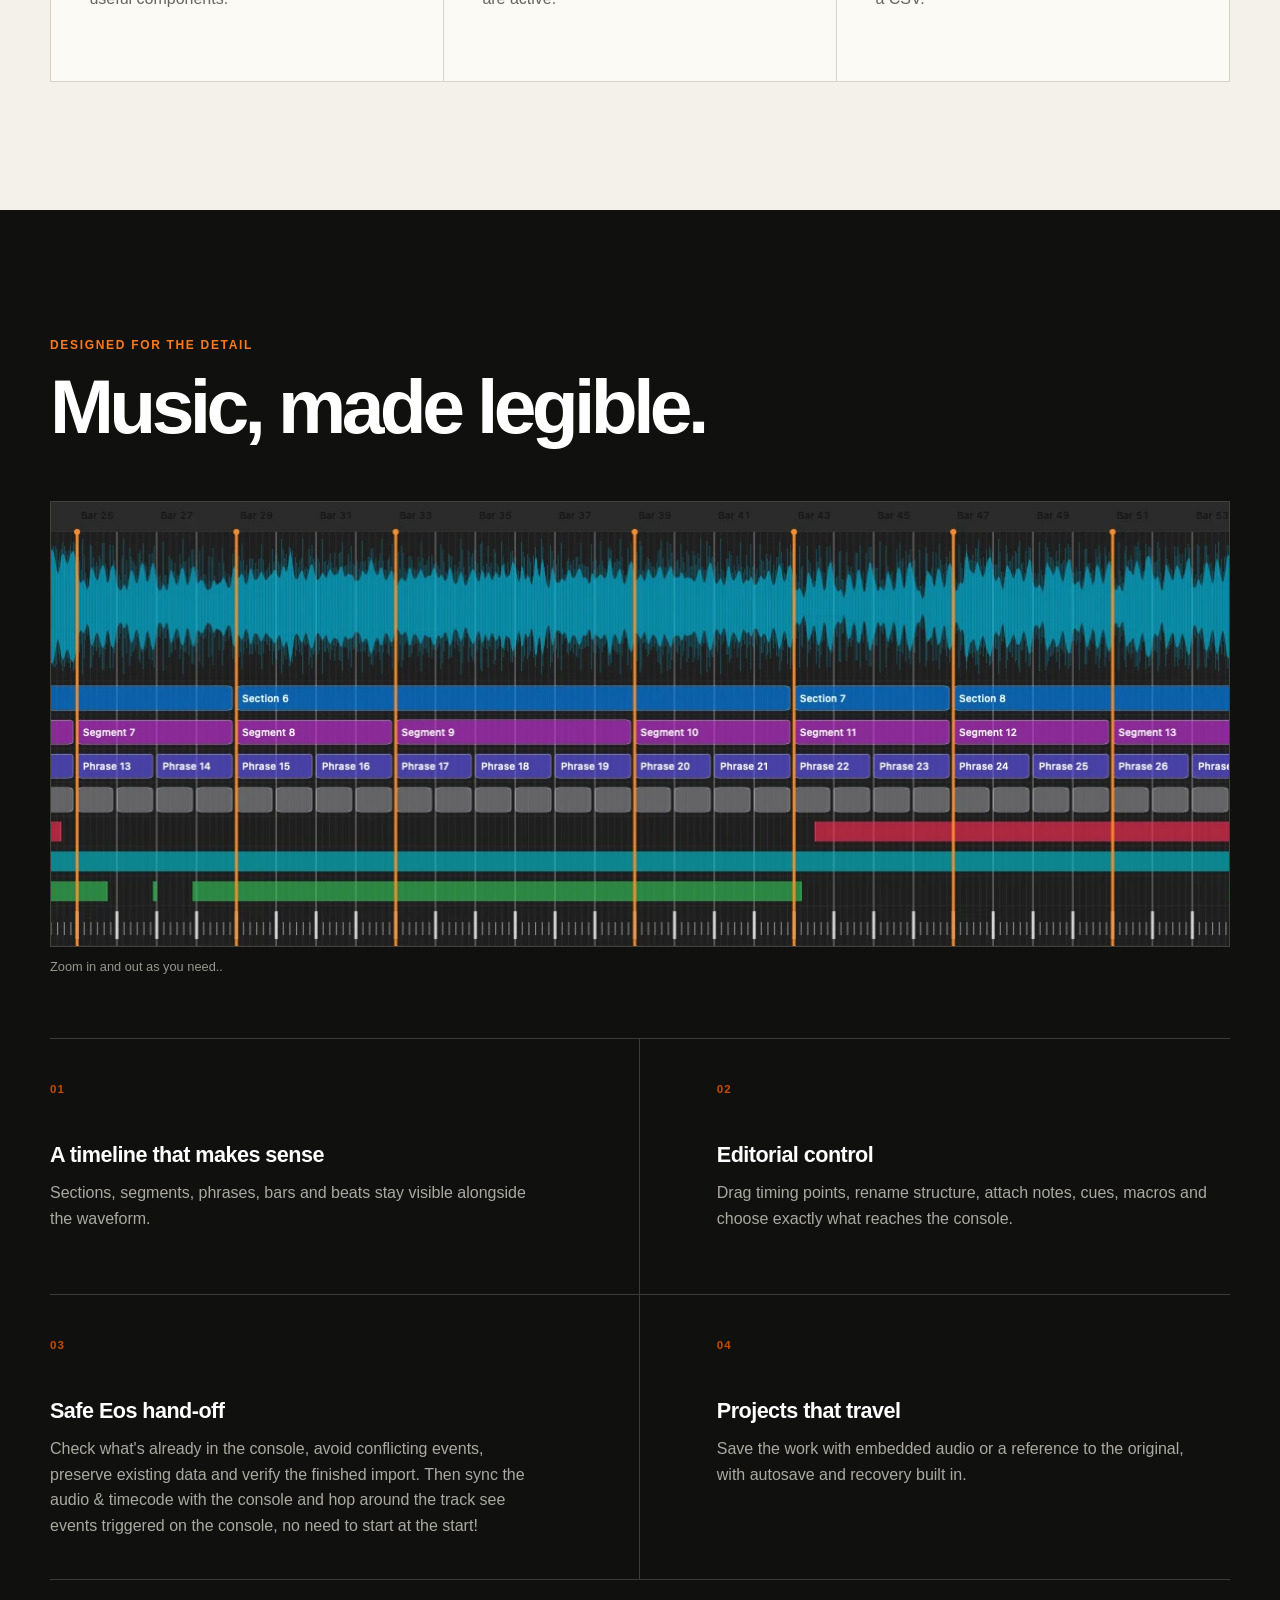
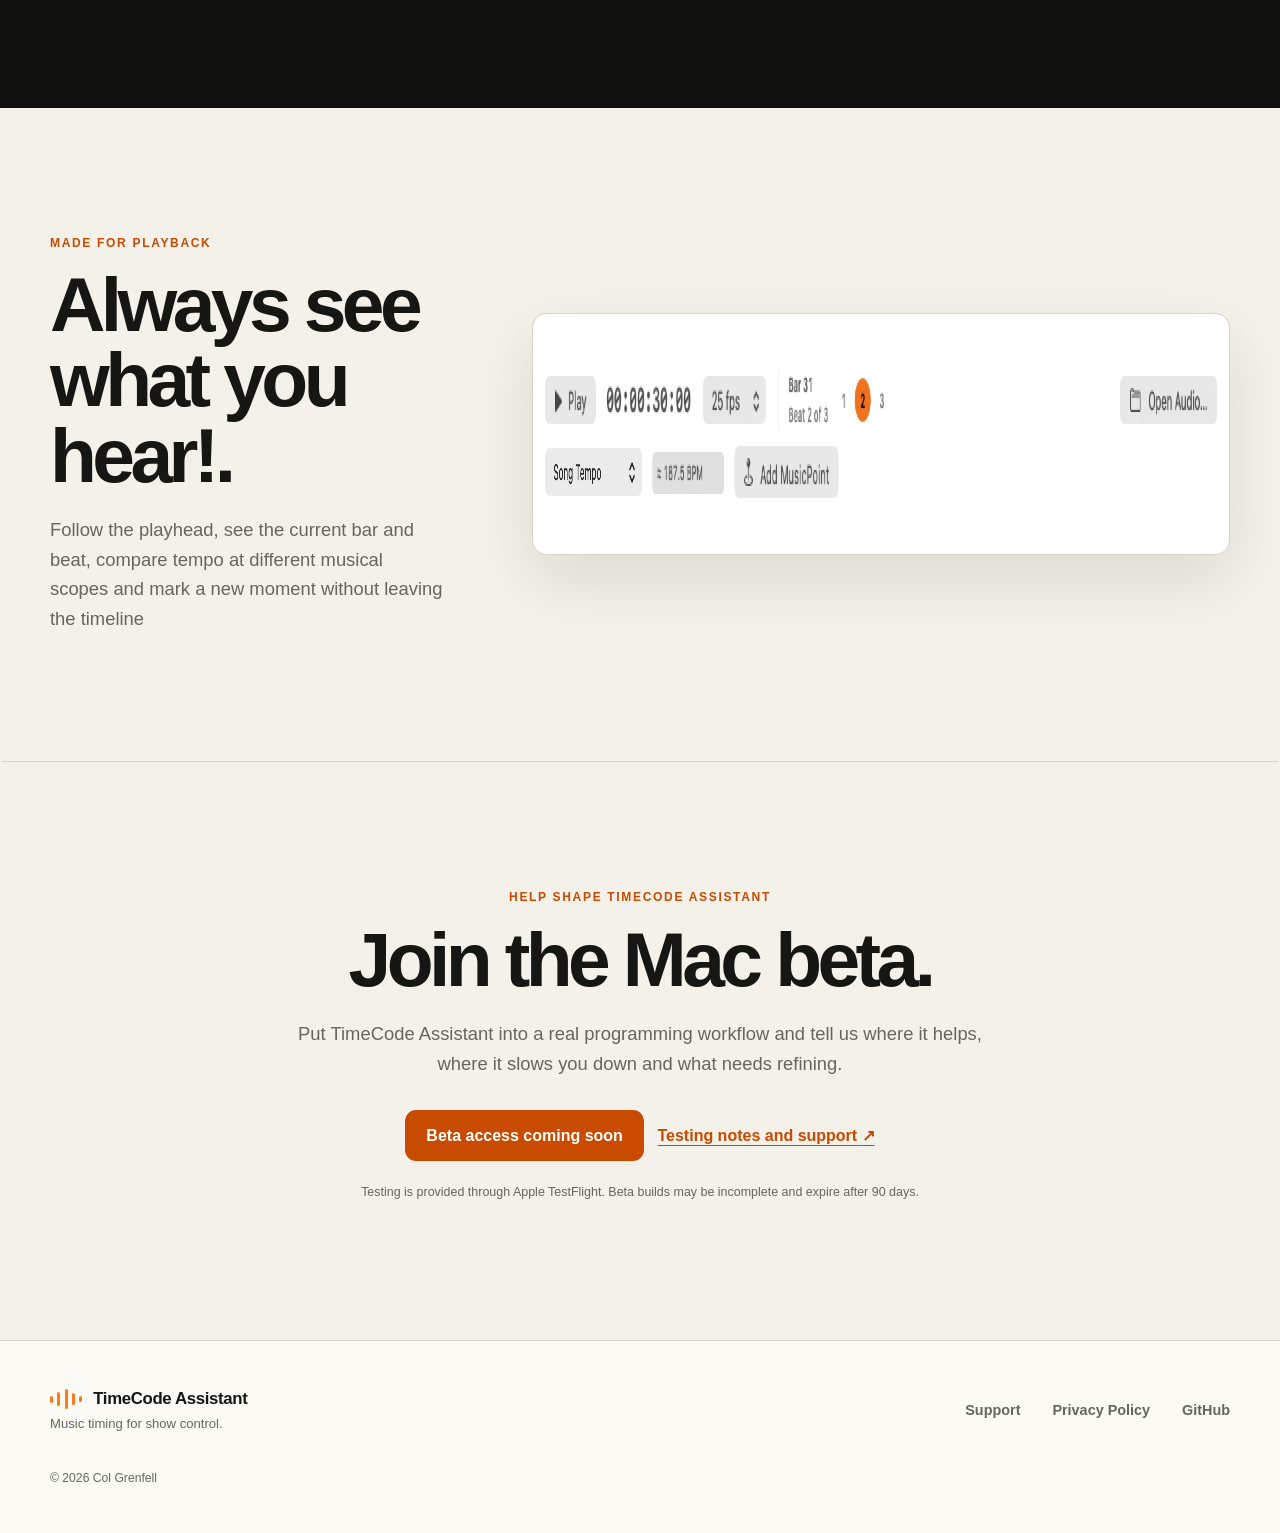
==== commit 45a61be5: "Update paragraph text for Safe Eos hand-off feature" ====
--- a/index.html
+++ b/index.html
@@ -104,7 +104,7 @@
           <article>
             <span class="feature-number">03</span>
             <h3>Safe Eos hand-off</h3>
-            <p>Inspect the destination, avoid conflicting events, preserve existing data and verify the finished import. Then sync the audio & timecode with the console and hop around the track see events triggered on the console, no need to start at the start!</p>
+            <p>Check what's already in the console, avoid conflicting events, preserve existing data and verify the finished import. Then sync the audio & timecode with the console and hop around the track see events triggered on the console, no need to start at the start!</p>
           </article>
           <article>
             <span class="feature-number">04</span>
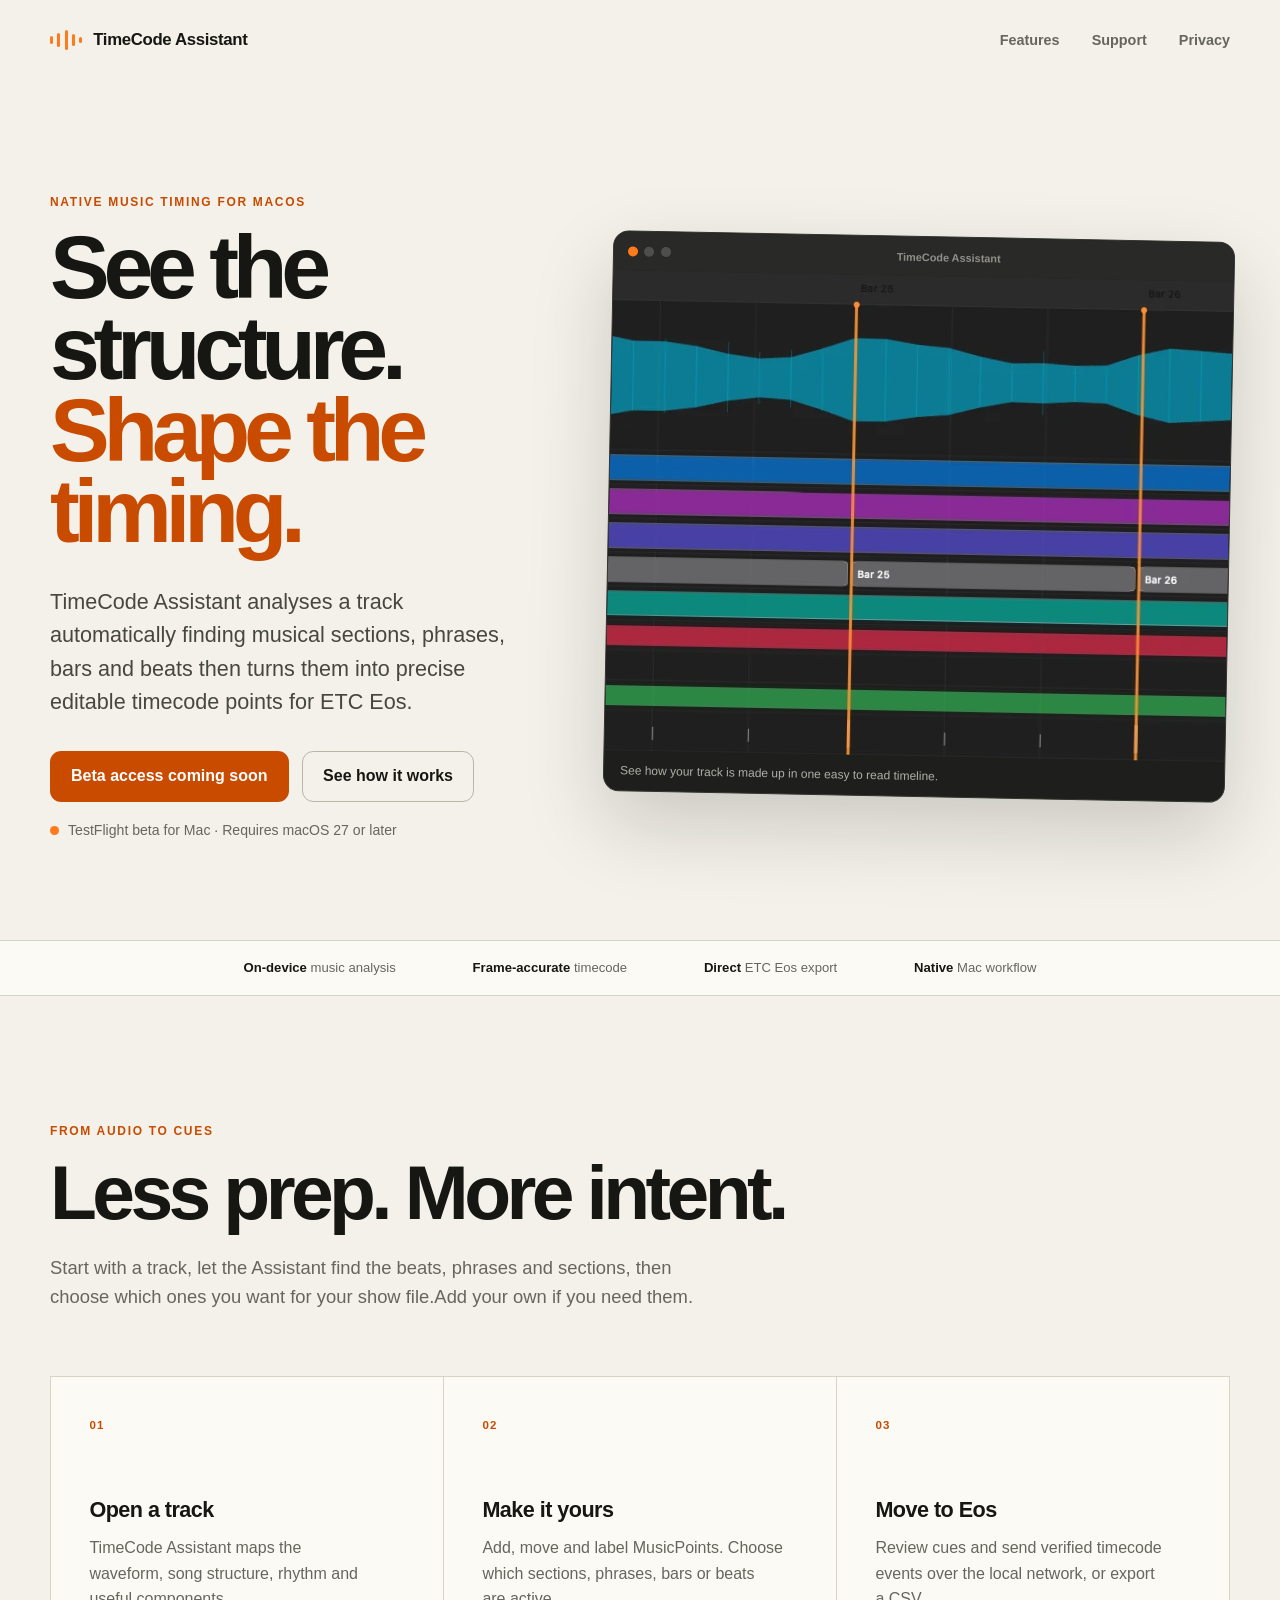
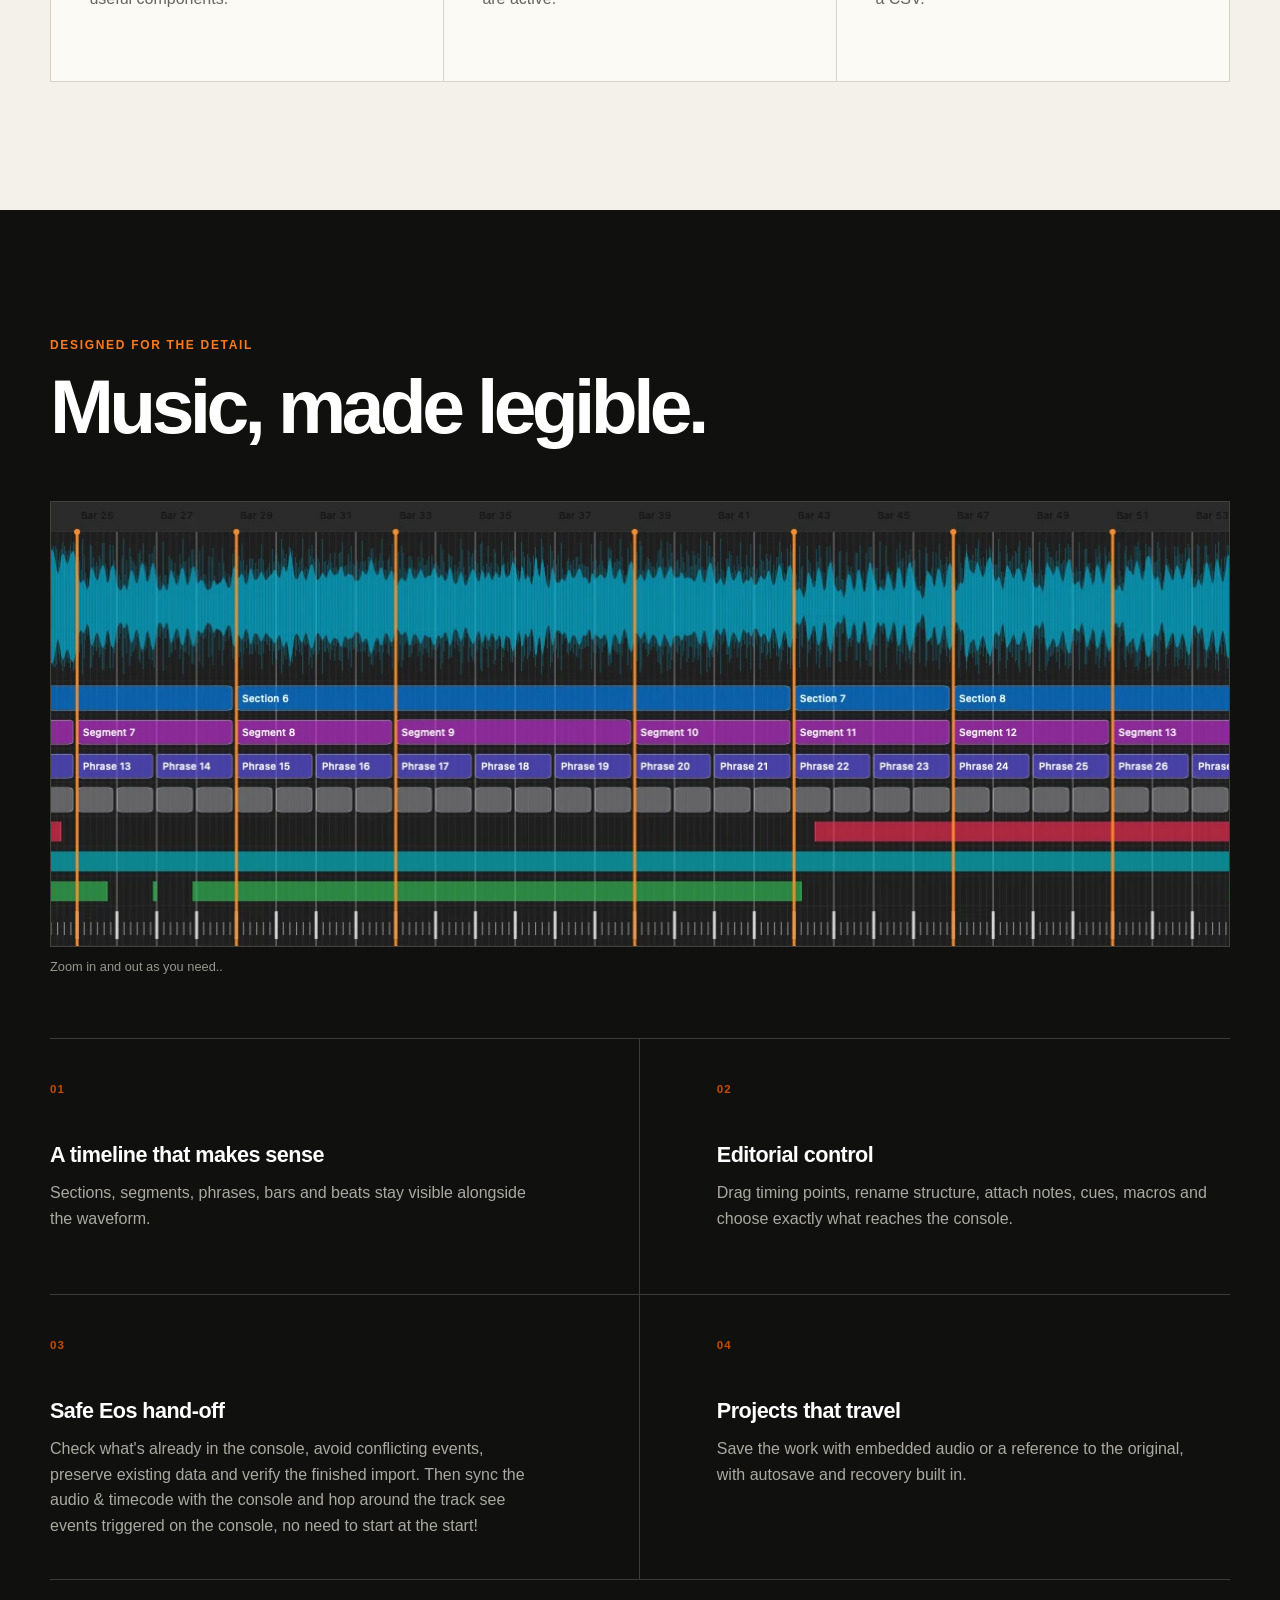
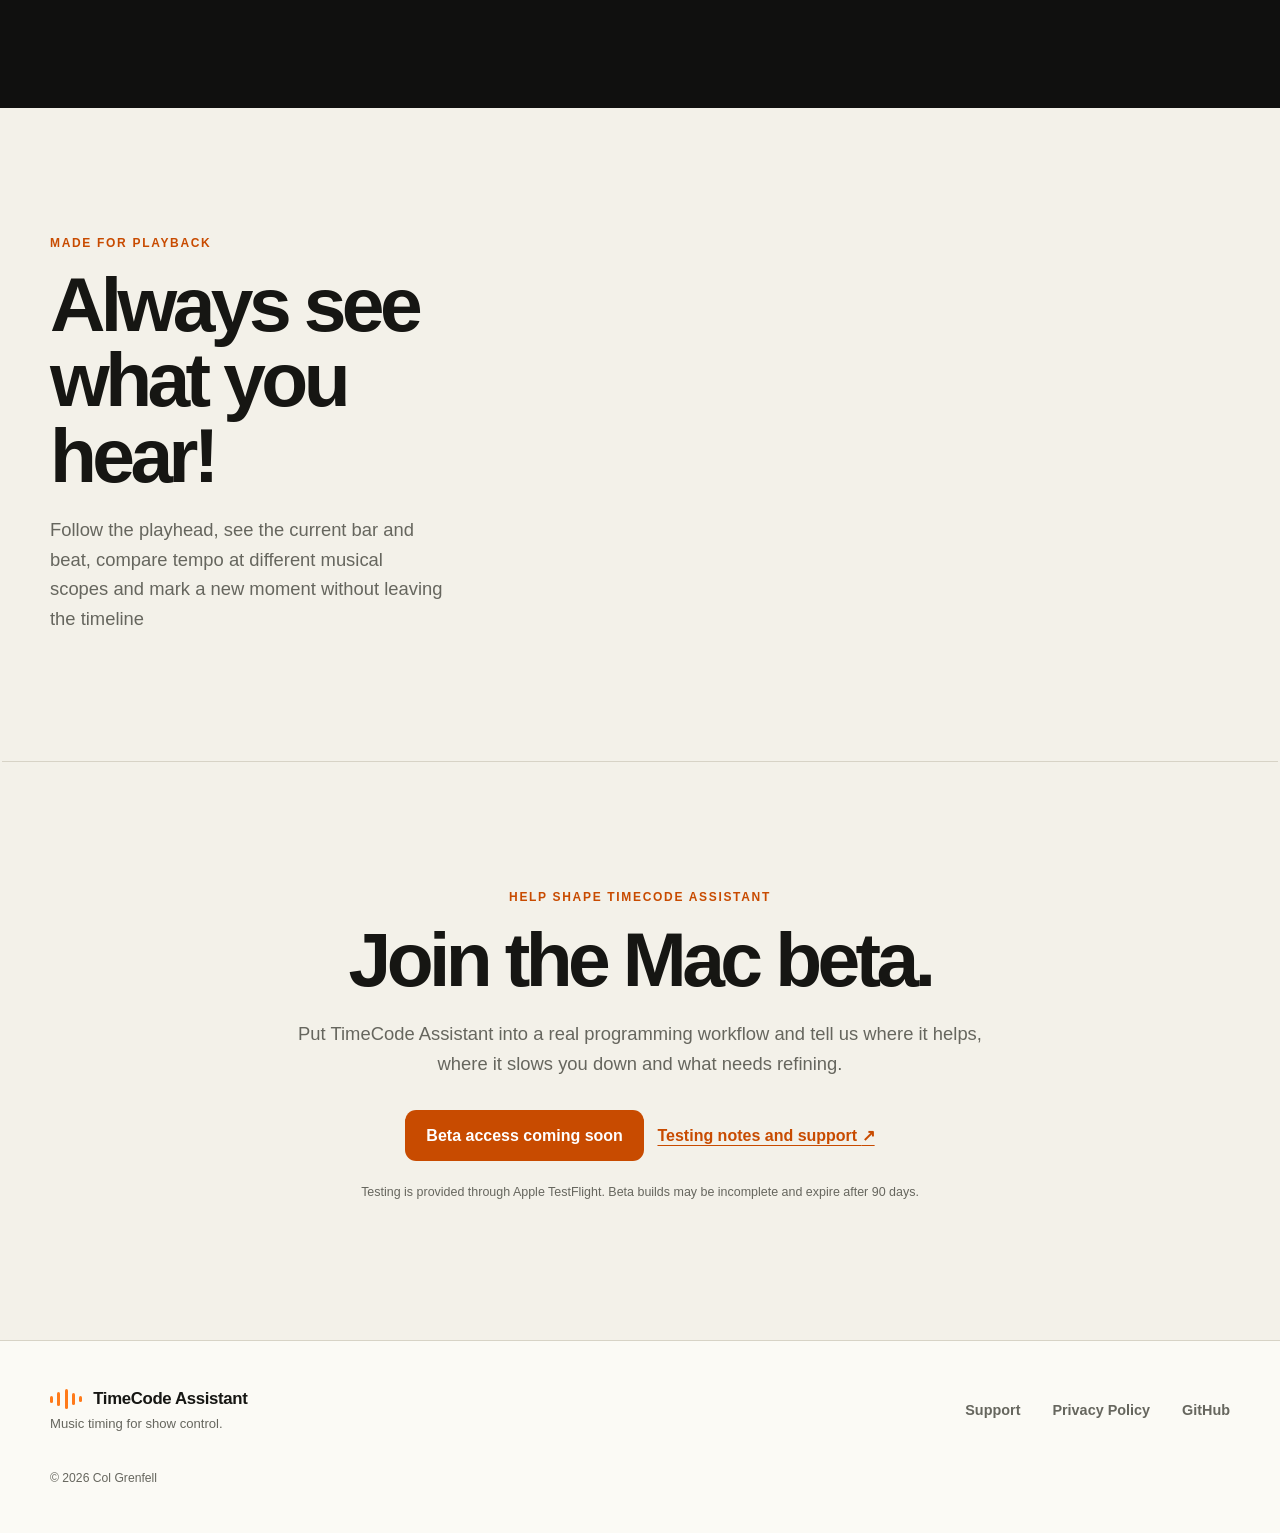
==== commit 7e9f1145: "Clean up index.html by removing figure and fixing heading Removed unused figure element and adjusted" ====
--- a/index.html
+++ b/index.html
@@ -118,12 +118,9 @@
     <section class="section-shell control-detail">
       <div class="control-copy">
         <p class="eyebrow">Made for playback</p>
-        <h2>Always see what you hear!.</h2>
+        <h2>Always see what you hear!</h2>
         <p>Follow the playhead, see the current bar and beat, compare tempo at different musical scopes and mark a new moment without leaving the timeline</p>
       </div>
-      <figure class="transport-shot">
-        <img src="assets/transport.webp" width="1900" height="240" alt="TimeCode Assistant transport with playback, timecode, frame-rate, bar and beat, tempo and Add MusicPoint controls">
-      </figure>
     </section>
 
     <section class="beta-callout section-shell" id="beta">
